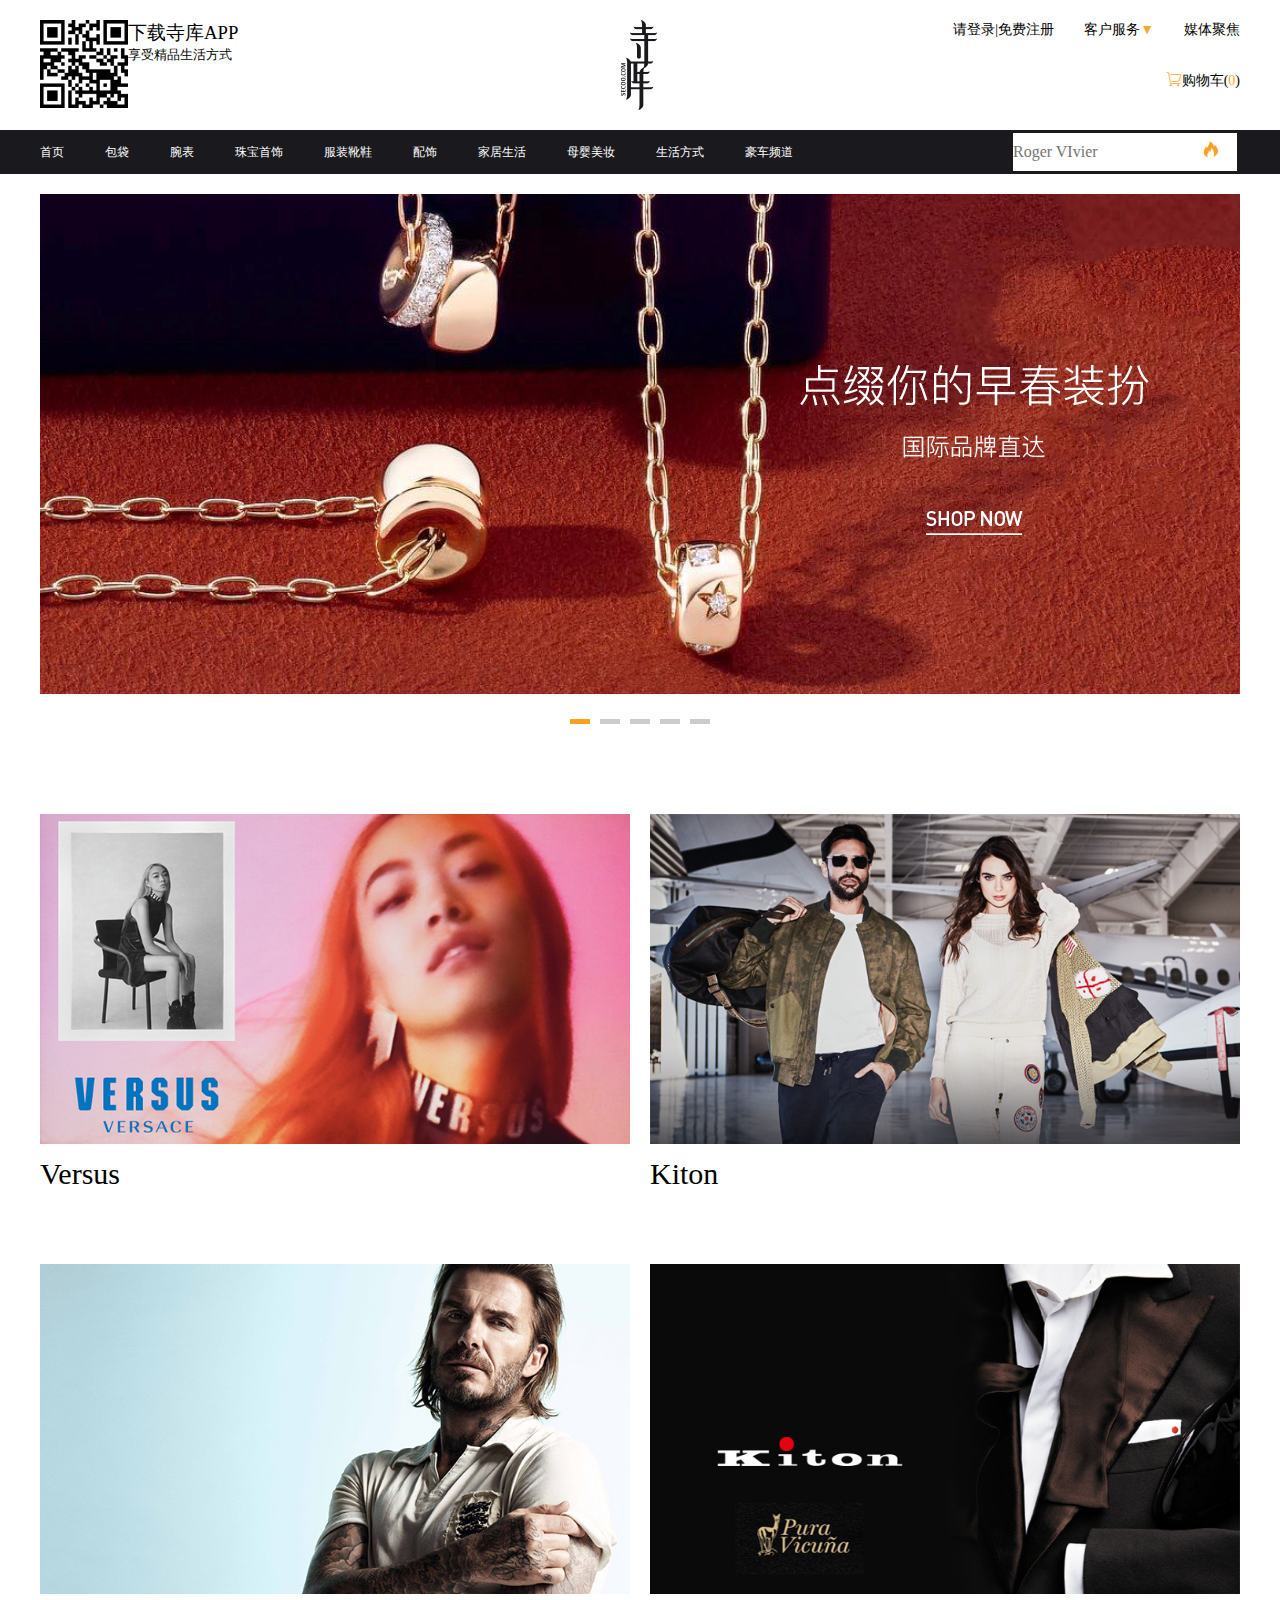
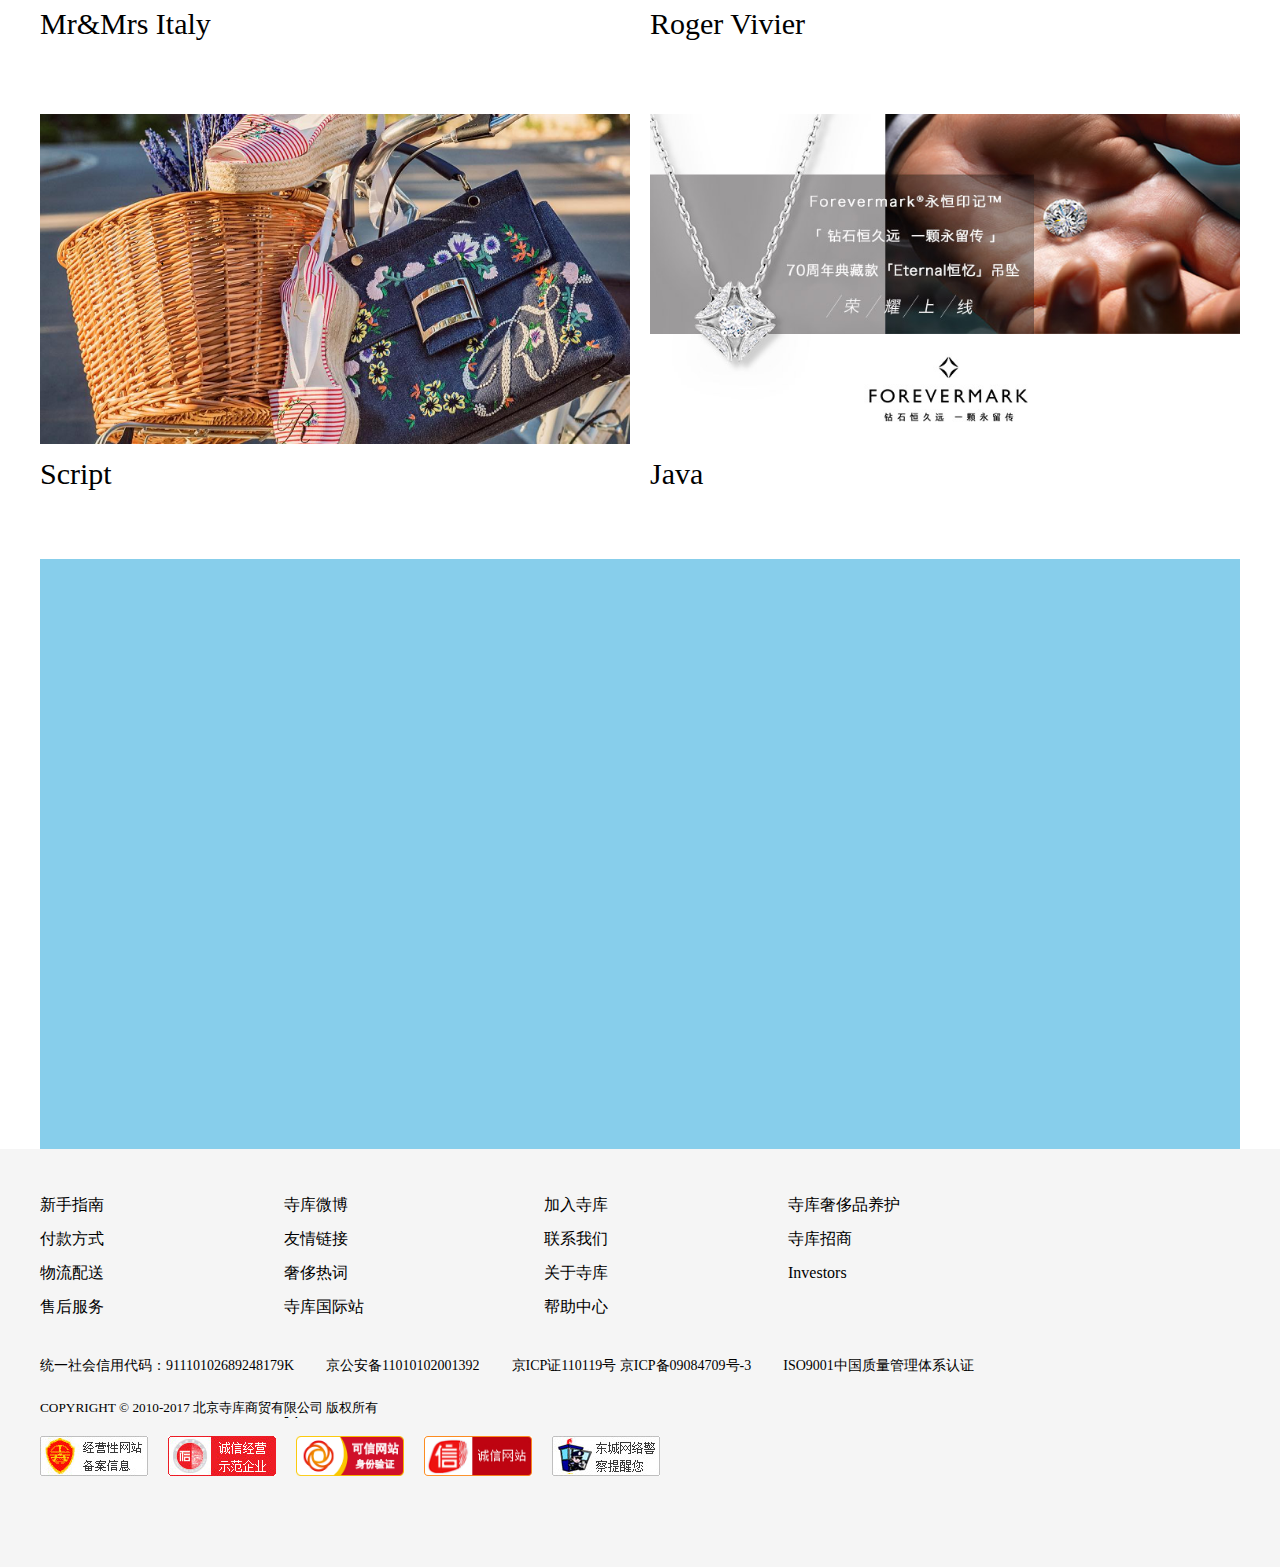
==== src/secooindex.html @ 193289b6 "完成首页轮播图和首页大图" ====
<!DOCTYPE html>
<html lang="en">
<head>
	<meta charset="UTF-8" />
	<title>寺库网</title>
	<link rel="stylesheet" type="text/css" href="css/base.css" />
	<link rel="stylesheet" type="text/css" href="lib/jquery-xcarousel/jquery.xCarousel.css" />
	<link rel="stylesheet" type="text/css" href="css/index.css" />
</head>
<body>
	<div id="secoo">
		<header id="s_header">
			<div class="container">
				<div class="header_l fl">
					<img src="img/header_erweima.jpg" height="88" width="88" alt="" class="fl" />
					<h3>下载寺库APP</h3>
					<h5>享受精品生活方式</h5>
				</div>
				<a href="index.html">
					<img src="img/logo.png" height="90" width="36" alt="" />
				</a>
				<div class="header_r fr">
					<ul>
						<li><a href="html/register.html">请登录|免费注册</a></li>
						<li><a href="">客户服务<i>&#9660</i></a></li>
						<li><a href="">媒体聚焦</a></li>
					</ul>
					<h5><a href=""><i class="icon-gouwuche iconfont"></i>购物车(<i>0</i>)</a></h5>
				</div>
			</div>
		</header>
		<nav id="s_nav">
			<div class="container">
				<ul>
					<li><a href="">首页</a></li>
					<li><a href="">包袋</a></li>
					<li><a href="">腕表</a></li>
					<li><a href="">珠宝首饰</a></li>
					<li><a href="">服装靴鞋</a></li>
					<li><a href="">配饰</a></li>
					<li><a href="">家居生活</a></li>
					<li><a href="">母婴美妆</a></li>
					<li><a href="">生活方式</a></li>
					<li><a href="">豪车频道</a></li>
				</ul>
				<div class="searchinput fr"><input type="text"placeholder="Roger VIvier" /><i class="icon-huo iconfont find"></i></div>
			</div>
		</nav>
		<section id="s_submenu">
			<div class="container">
				<div class="submenu_l"></div>
				<div class="submenu_c"></div>
				<div class="submenu_r"></div>
			</div>
		</section>	
		<article id="s_banner">
			<div class="container">
				<div id="banner_focus">
					
				</div>
			</div>
		</article>
		<main id="s_main">
			<div class="container">
				<div class="main_t">
					<a href="">
						<div><img src="img/mian_t1.jpg" alt="" /></div>
						<p>Versus</p>
					</a>
					<a href="">
						<div><img src="img/mian_t2.jpg" alt="" /></div>
						<p>Kiton</p>
					</a>
					<a href="">
						<div><img src="img/mian_t3.jpg" alt="" /></div>
						<p>Mr&Mrs Italy</p>
					</a>
					<a href="">
						<div><img src="img/mian_t4.jpg" alt="" /></div>
						<p>Roger Vivier</p>
					</a>
					<a href="">
						<div><img src="img/mian_t6.png" alt="" /></div>
						<p>Script</p>
					</a>
					<a href="">
						<div><img src="img/mian_t5.jpg" alt="" /></div>
						<p>Java</p>
					</a>
					
				</div>
				<div class="main_b">
					<div id="main_focus"></div>
				</div>
			</div>	
			
		</main>
		<footer id="s_footer">
			<div class="container">
				<div class="footer_t">
					<dl>
						<dd><a href="#">新手指南</a></dd>
						<dd><a href="#">付款方式</a></dd>
						<dd><a href="#">物流配送</a></dd>
						<dd><a href="#">售后服务</a></dd>
					</dl>
					<dl>
						<dd><a href="#">寺库微博</a></dd>
						<dd><a href="#">友情链接</a></dd>
						<dd><a href="#">奢侈热词</a></dd>
						<dd><a href="#">寺库国际站</a></dd>
					</dl>
					<dl>
						<dd><a href="#">加入寺库</a></dd>
						<dd><a href="#">联系我们</a></dd>
						<dd><a href="#">关于寺库</a></dd>
						<dd><a href="#">帮助中心</a></dd>
					</dl>
					<dl>
						<dd><a href="#">寺库奢侈品养护</a></dd>
						<dd><a href="#">寺库招商</a></dd>
						<dd><a href="#">Investors</a></dd>
						
					</dl>
				</div>
				<div class="footer_b">
					<p>
						<span>统一社会信用代码：91110102689248179K</span>
						<span><a href="">京公安备11010102001392</a></span>
						<span> 京ICP证110119号 京ICP备09084709号-3</span>
						<span>ISO9001中国质量管理体系认证</span>
					</p>
					<h5>COPYRIGHT © 2010-2017 北京寺库商贸有限公司 版权所有</h5>
					<img src="img/foot.png" height="92" width="670" alt="" />
				</div>
			</div>
		</footer>
	</div>
	<script type="text/javascript" src="js/require.js" data-main="js/index.js"></script>
</body>
</html>
---- src/css/base.css ----
@charset "UTF-8";
/*
	支持css写法
	* 注释：
		* 单行
		* 多行
	* 嵌套
	* 变量
		* 全局
		* 局部
		* 多值变量
		* 特殊变量
 */
/*css 初始化 */
html, body, ul, li, ol, dl, dd, dt, p, h1, h2, h3, h4, h5, h6, form, fieldset, legend, img, input {
  margin: 0;
  padding: 0;
  font-family: "微软雅黑","华文细黑";
}

fieldset, img, input, button {
  border: 0 none;
  padding: 0;
  margin: 0;
  outline-style: none;
}

/*去掉input等聚焦时的蓝色边框*/
ul, ol, li {
  list-style: none;
}

/*input { padding-top:0; padding-bottom:0; font-family: "SimSun","宋体";}*/
select, input {
  vertical-align: middle;
}

/*select, input, textarea { font-size:12px; margin:0; }*/
textarea {
  resize: none;
}

/*防止拖动*/
img {
  border: 0;
  vertical-align: middle;
}

/*  去掉图片低测默认的3像素空白缝隙，或者用display：block也可以*/
table {
  border-collapse: collapse;
}

/*添加公共样式*/
/*body {
    font:12px/150% Arial,Verdana,"\5b8b\4f53";
    color:#666;
    background:#fff
}*/
/*.clearfix:before,.clearfix:after {  清楚浮动
    content:"";
    display:table;
}
.clearfix:after{clear:both;}
.clearfix{
    *zoom:1;IE/7/6
}*/
.clearfix:after {
  content: "";
  display: block;
  height: 0;
  clear: both;
  overflow: hidden;
  visibility: hidden;
  zoom: 1;
}

a {
  text-decoration: none;
}

/*color:#666;*/
/*a:hover{color:#C81623;}*/
h1, h2, h3, h4, h5, h6 {
  text-decoration: none;
  font-weight: 300;
  /*font-size:1em*/
}

/*设置h标签的大小，设置跟父亲一样大的字体font-size:100%;*/
s, i, em {
  font-style: normal;
  text-decoration: none;
}

* {
  margin: 0;
  padding: 0;
}

/*公共类*/
.container {
  /*版心 提取 */
  width: 1200px;
  margin: 0 auto;
}

.fl {
  float: left;
}

.fr {
  float: right;
}

.al {
  text-align: left;
}

.ac {
  text-align: center;
}

.ar {
  text-align: right;
}

.hide {
  display: none;
}

.font12 {
  font-size: 12px;
}

.font14 {
  font-size: 14px;
}

.font16 {
  font-size: 16px;
}

@font-face {
  font-family: "iconfont";
  src: url("iconfont/iconfont.eot?t=1521814856051");
  /* IE9*/
  src: url("iconfont/iconfont.eot?t=1521814856051#iefix") format("embedded-opentype"), url("[data-uri]") format("woff"), url("iconfont/iconfont.ttf?t=1521814856051") format("truetype"), url("iconfont/iconfont.svg?t=1521814856051#iconfont") format("svg");
  /* iOS 4.1- */
}

.iconfont {
  font-family: "iconfont" !important;
  font-size: 16px;
  font-style: normal;
  -webkit-font-smoothing: antialiased;
  -moz-osx-font-smoothing: grayscale;
}

.icon-iconfont5:before {
  content: "\e63a";
}

.icon-gouwuche:before {
  content: "\e63f";
}

.icon-erweima:before {
  content: "\e642";
}

.icon-jushoucang:before {
  content: "\e643";
}

.icon-wodedingdan:before {
  content: "\e655";
}

.icon-wodefankui:before {
  content: "\e656";
}

.icon-wodehongbao:before {
  content: "\e657";
}

.icon-wodeyouhuiquan:before {
  content: "\e65a";
}

.icon-zhaoxiangji:before {
  content: "\e663";
}

.icon-lingcunwei:before {
  content: "\e666";
}

.icon-huo:before {
  content: "\e66c";
}

/*最少宽度*/
#secoo {
  min-width: 1200px;
  _width: expression(document.body.clientWidth < 1200 ? "1200px" : "auto");
}

/*公共部分*/
/*
	头部样式

 */
#s_header .container {
  margin-top: 20px;
  margin-bottom: 20px;
}

#s_header .header_l {
  width: 581px;
  height: 110px;
}

#s_header .header_r {
  height: 110px;
  position: relative;
}

#s_header .header_r i {
  color: #F8A72E;
}

#s_header .header_r li {
  float: left;
}

#s_header .header_r li:nth-child(2) {
  padding: 0 30px;
}

#s_header .header_r a {
  font-size: 14px;
  color: #000;
}

#s_header .header_r h5 {
  position: absolute;
  right: 0;
  bottom: 40px;
}

#s_nav {
  background: #1A191E;
  height: 44px;
}

#s_nav li {
  float: left;
}

#s_nav li a {
  color: #fff;
  display: block;
  font-size: 12px;
  height: 44px;
  margin-right: 41px;
  line-height: 44px;
}

#s_nav .searchinput {
  width: 224px;
  height: 38px;
  margin: 3px;
  background: #fff;
}

#s_nav .searchinput input {
  width: 189px;
  height: 38px;
  font-size: 16px;
}

#s_nav .searchinput .find {
  width: 40px;
  height: 38px;
  color: #F8A120;
  font-size: 18px;
}

#s_footer {
  background: #F5F5F5;
}

#s_footer .footer_t {
  height: 134px;
  padding-top: 39px;
}

#s_footer .footer_t dl {
  float: left;
  margin-right: 180px;
}

#s_footer .footer_t dl a {
  color: #000;
  font-size: 16px;
  line-height: 34px;
}

#s_footer .footer_b {
  height: 211px;
  padding-top: 34px;
}

#s_footer .footer_b span {
  margin-right: 28px;
  font-size: 14px;
}

#s_footer .footer_b span a {
  color: #000;
}

#s_footer .footer_b h5 {
  padding-top: 24px;
}
---- src/css/index.css ----
#s_banner .container {
  height: 620px;
  margin-top: 20px;
}

#s_main .main_t {
  height: 1345px;
}

#s_main .main_t a:nth-child(odd) {
  margin-right: 20px;
}

#s_main .main_t a:hover p {
  color: #fc0;
}

#s_main .main_t a:hover img {
  transform: scale(1.1, 1.1);
  transition: all 0.5s;
}

#s_main .main_t a:hover div {
  border-bottom: 5px solid #fc0;
}

#s_main .main_t a {
  display: block;
  width: 590px;
  height: 450px;
  float: left;
}

#s_main .main_t a div {
  width: 590px;
  height: 330px;
  overflow: hidden;
  transition: all 0.5s;
}

#s_main .main_t a div img {
  width: 590px;
  height: 330px;
}

#s_main .main_t a p {
  display: block;
  width: 590px;
  height: 70px;
  font-size: 30px;
  line-height: 60px;
  color: #000;
  transition: all 0.5s;
}

#s_main .main_b {
  height: 590px;
  background: skyblue;
}
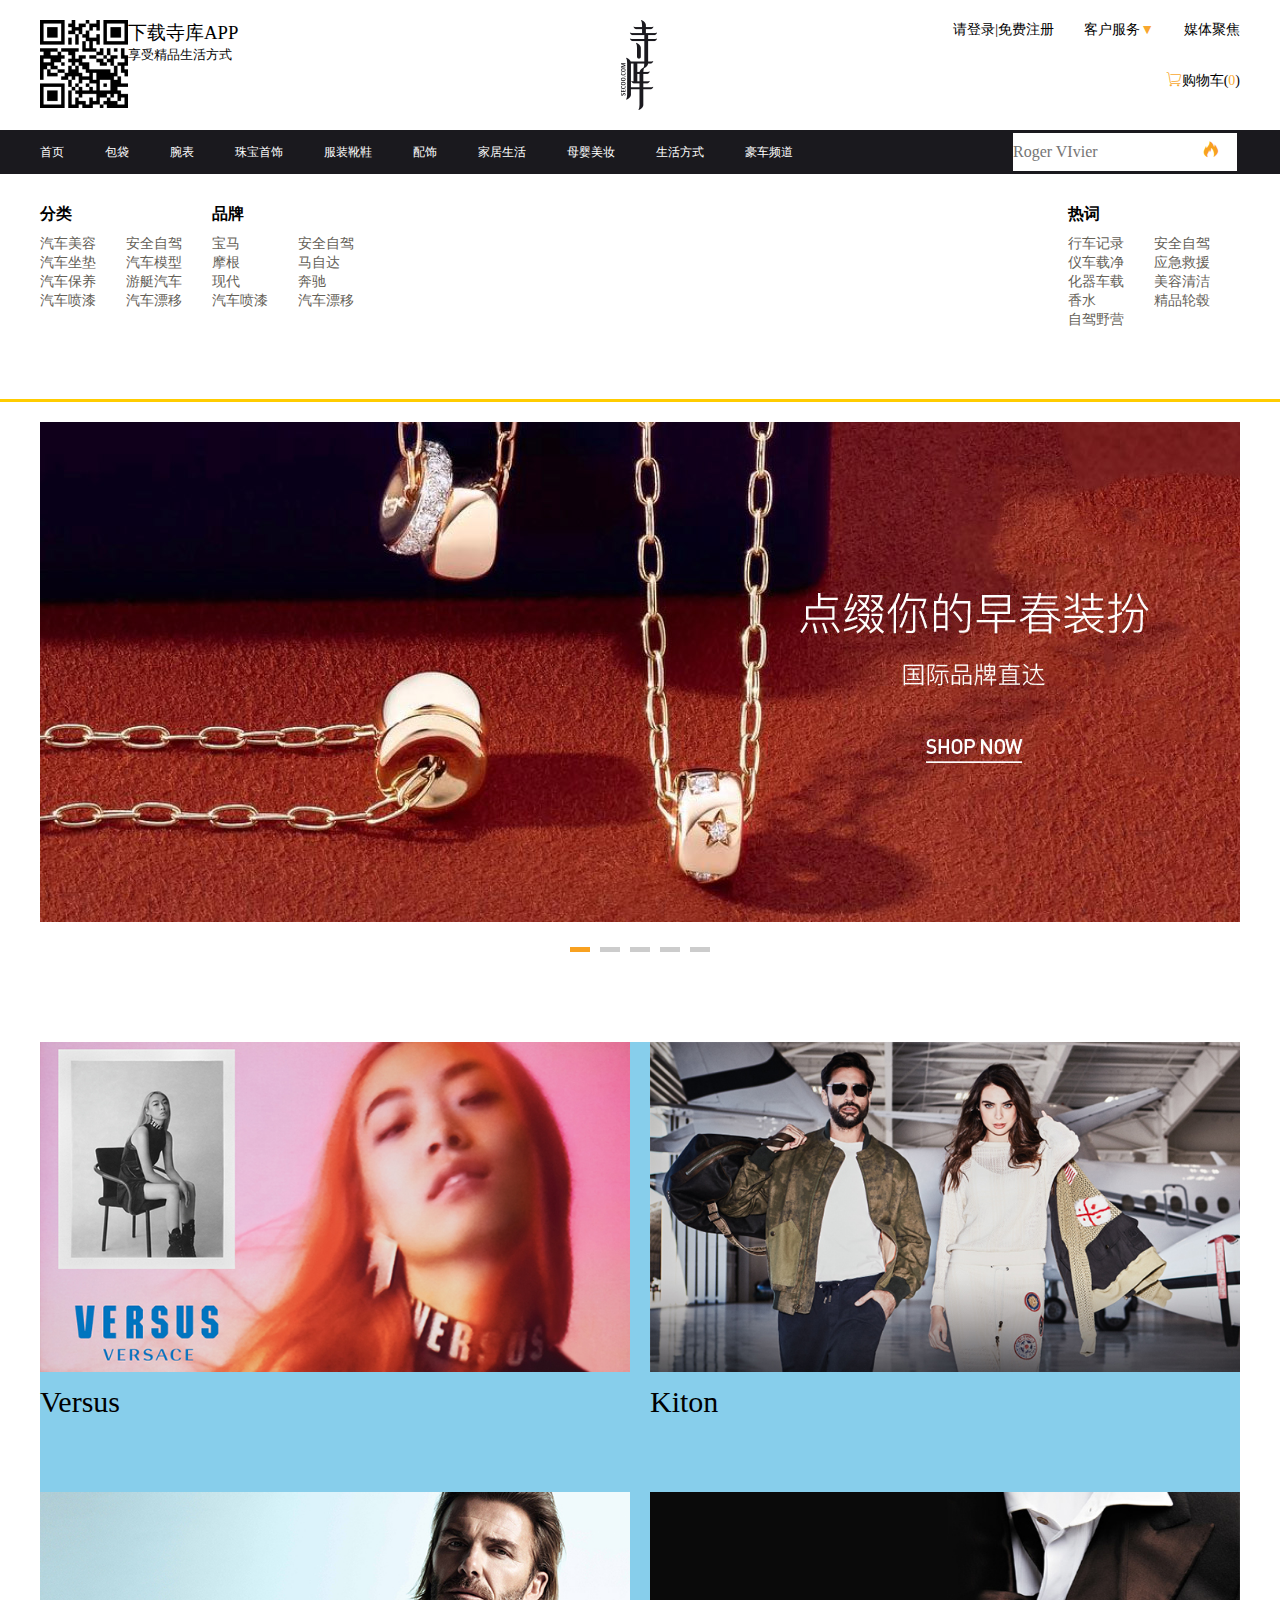
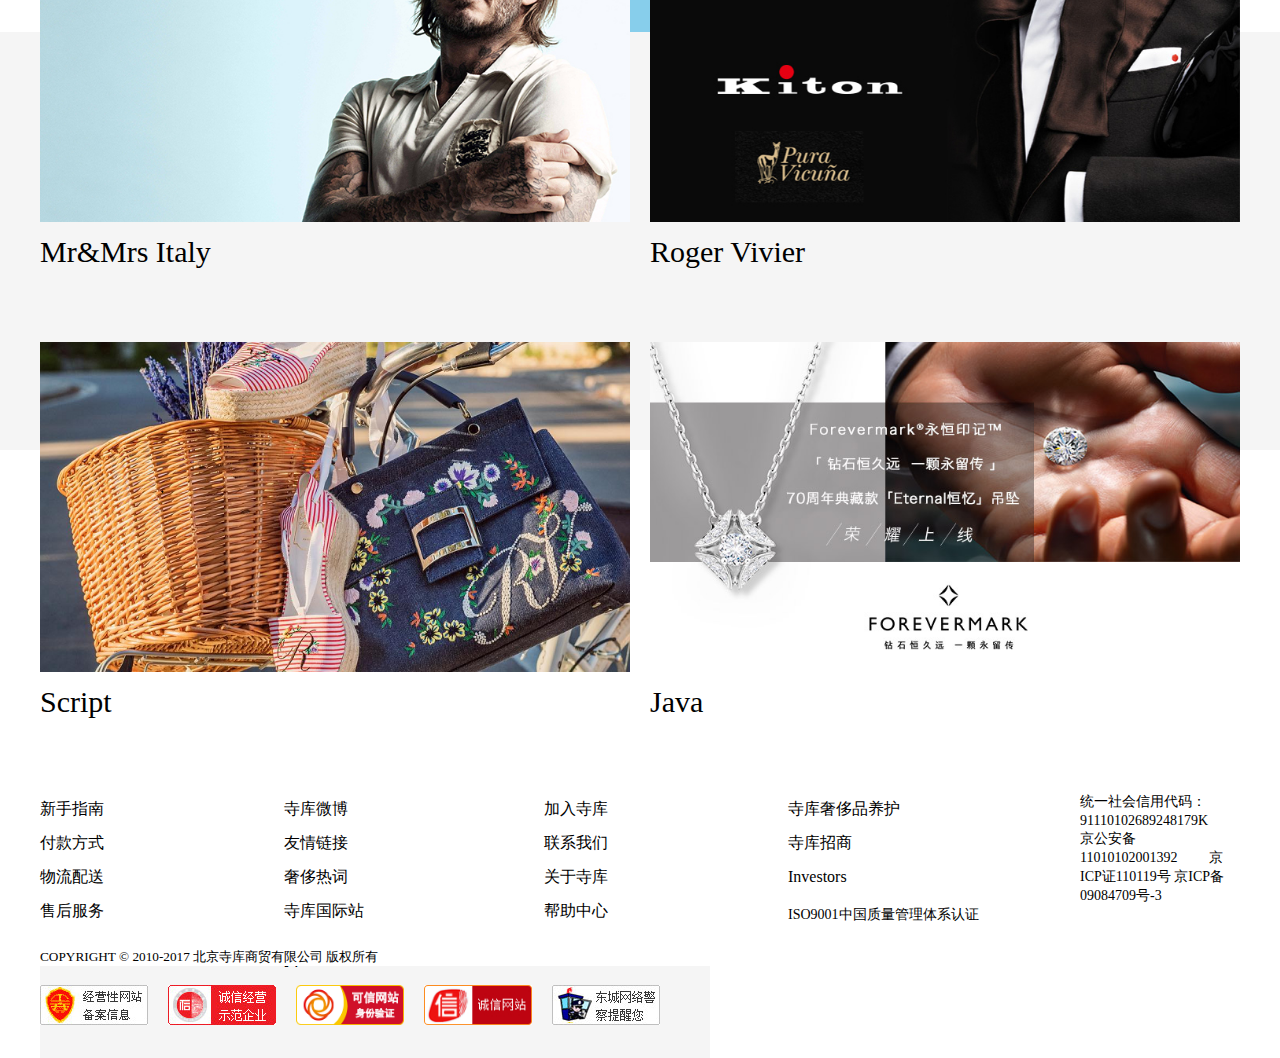
==== commit 14839490: "今天到此为止 ！" ====
--- a/src/secooindex.html
+++ b/src/secooindex.html
@@ -48,9 +48,52 @@
 		</nav>
 		<section id="s_submenu">
 			<div class="container">
-				<div class="submenu_l"></div>
-				<div class="submenu_c"></div>
-				<div class="submenu_r"></div>
+				<div class="submenu_l fl">
+					<h4>分类</h4>
+					<ul>
+						<li><a href="#">汽车美容</a></li>
+						<li><a href="#">汽车坐垫</a></li>
+						<li><a href="#">汽车保养</a></li>
+						<li><a href="#">汽车喷漆</a></li>
+					</ul>
+					<ul>
+						<li><a href="#">安全自驾</a></li>
+						<li><a href="#">汽车模型</a></li>
+						<li><a href="#">游艇汽车</a></li>
+						<li><a href="#">汽车漂移</a></li>
+					</ul>
+				</div>
+				<div class="submenu_c fl">
+					<h4>品牌</h4>
+					<ul>
+						<li><a href="#">宝马</a></li>
+						<li><a href="#">摩根</a></li>
+						<li><a href="#">现代</a></li>
+						<li><a href="#">汽车喷漆</a></li>
+					</ul>
+					<ul>
+						<li><a href="#">安全自驾</a></li>
+						<li><a href="#">马自达</a></li>
+						<li><a href="#">奔驰</a></li>
+						<li><a href="#">汽车漂移</a></li>
+					</ul>
+				</div>
+				<div class="submenu_r fr">
+					<h4>热词</h4>
+					<ul>
+						<li><a href="#">行车记录</a></li>
+						<li><a href="#">仪车载净</a></li>
+						<li><a href="#">化器车载</a></li>
+						<li><a href="#">香水</a></li>
+						<li><a href="#">自驾野营</a></li>
+					</ul>
+					<ul>
+						<li><a href="#">安全自驾</a></li>
+						<li><a href="#">应急救援</a></li>
+						<li><a href="#">美容清洁</a></li>
+						<li><a href="#">精品轮毂</a></li>
+					</ul>
+				</div>
 			</div>
 		</section>	
 		<article id="s_banner">
--- a/src/css/base.css
+++ b/src/css/base.css
@@ -288,6 +288,32 @@
   font-size: 18px;
 }
 
+#s_submenu {
+  border-bottom: 3px solid #fc0;
+  background: #fff;
+  height: 225px;
+}
+
+#s_submenu .container {
+  height: 225px;
+  padding-top: 20px;
+}
+
+#s_submenu .container h4 {
+  font-weight: 600;
+  line-height: 40px;
+}
+
+#s_submenu .container ul {
+  float: left;
+  margin-right: 30px;
+}
+
+#s_submenu .container ul a {
+  font-size: 14px;
+  color: #656158;
+}
+
 #s_footer {
   background: #F5F5F5;
 }
--- a/src/css/index.css
+++ b/src/css/index.css
@@ -3,47 +3,43 @@
   margin-top: 20px;
 }
 
-#s_main .main_t {
-  height: 1345px;
-}
-
-#s_main .main_t a:nth-child(odd) {
+#s_main a:nth-child(odd) {
   margin-right: 20px;
 }
 
-#s_main .main_t a:hover p {
+#s_main a:hover p {
   color: #fc0;
 }
 
-#s_main .main_t a:hover img {
+#s_main a:hover img {
   transform: scale(1.1, 1.1);
   transition: all 0.5s;
 }
 
-#s_main .main_t a:hover div {
+#s_main a:hover div {
   border-bottom: 5px solid #fc0;
 }
 
-#s_main .main_t a {
+#s_main a {
   display: block;
   width: 590px;
   height: 450px;
   float: left;
 }
 
-#s_main .main_t a div {
+#s_main a div {
   width: 590px;
   height: 330px;
   overflow: hidden;
   transition: all 0.5s;
 }
 
-#s_main .main_t a div img {
+#s_main a div img {
   width: 590px;
   height: 330px;
 }
 
-#s_main .main_t a p {
+#s_main a p {
   display: block;
   width: 590px;
   height: 70px;
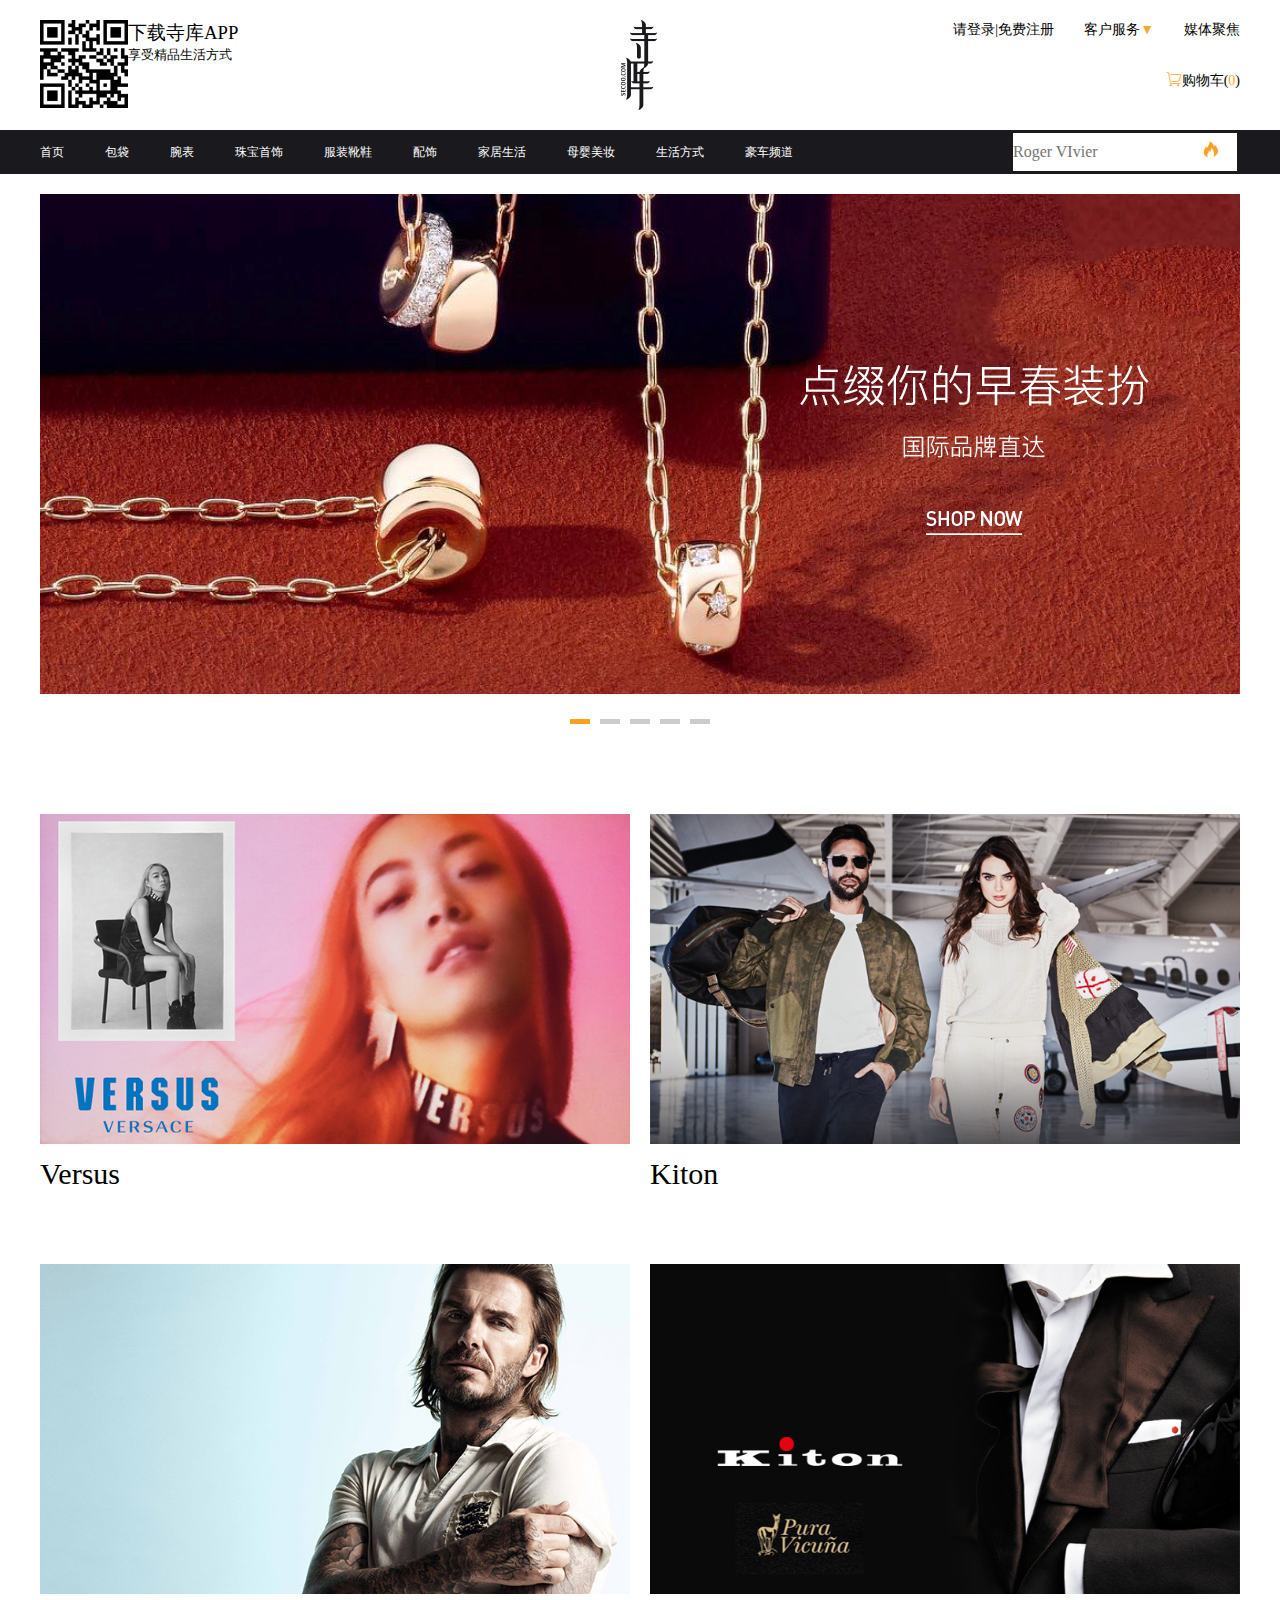
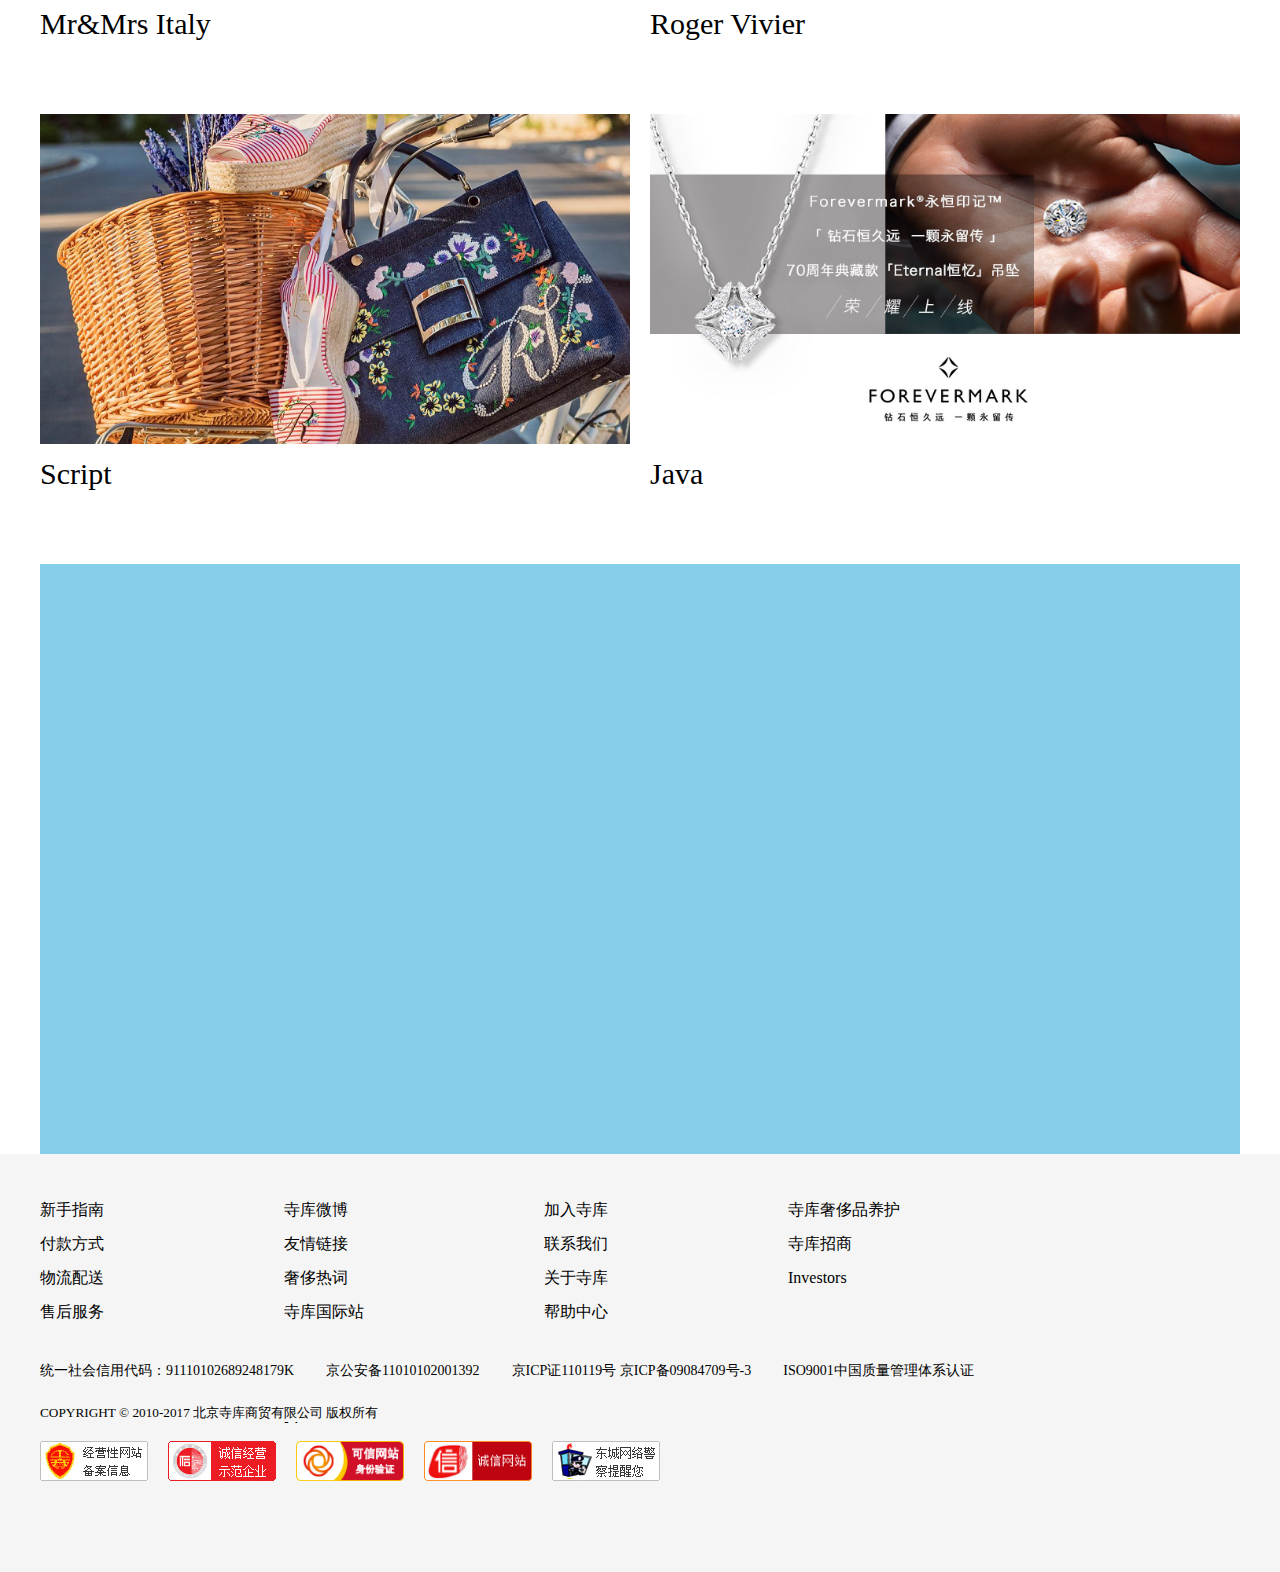
==== commit db3b4cce: "二级导航" ====
--- a/src/secooindex.html
+++ b/src/secooindex.html
@@ -29,25 +29,140 @@
 				</div>
 			</div>
 		</header>
-		<nav id="s_nav">
-			<div class="container">
-				<ul>
-					<li><a href="">首页</a></li>
-					<li><a href="">包袋</a></li>
-					<li><a href="">腕表</a></li>
-					<li><a href="">珠宝首饰</a></li>
-					<li><a href="">服装靴鞋</a></li>
-					<li><a href="">配饰</a></li>
-					<li><a href="">家居生活</a></li>
-					<li><a href="">母婴美妆</a></li>
-					<li><a href="">生活方式</a></li>
-					<li><a href="">豪车频道</a></li>
+		<nav id="s_nav" class="clearfix">
+			<div class="container clearfix">
+				<ul class="clearfix fl">
+					<li >
+						<a href="">首页</a>
+						
+					</li>
+					<li >
+						<a href="" id="bag">包袋</a>
+						<div class="bagshow" style="display:none">
+							<div class="title">
+								<span>分类</span>
+								<span>品牌</span>
+								<span>热词</span>
+							</div>
+							<div class="content">
+								<div class="fl">
+									<a href="#">男士包袋</a>
+									<a href="#">女士包袋</a>
+									<a href="#">钱包</a>
+									<a href="#">手拿包</a>
+								</div>
+								<div class="fl">
+									<a href="#">男士包袋</a>
+									<a href="#">女士包袋</a>
+									<a href="#">钱包</a>
+									<a href="#">手拿包</a>
+								</div>
+								<div class="fl" style="margin-left:243px;">
+									<a href="#">圣罗兰</a>
+									<a href="#">宝格丽</a>
+									<a href="#">蔻驰</a>
+									<a href="#">巴利</a>
+									<a href="#">葆蝶家</a>
+									<a href="#">巴利</a>
+								</div>
+								<div class="fl"style="margin-right:223px;">
+									<a href="#">范思哲</a>
+									<a href="#">杜嘉班纳</a>
+									<a href="#">克洛伊</a>
+									<a href="#">缪缪</a>
+									<a href="#">阿力山大.麦昆</a>
+									<a href="#">瑞贝卡.明可</a>
+									<a href="#">弗安蒂佩玛</a>
+								</div>
+								<div class="fl">
+									<a href="#">杀手包</a>
+									<a href="#">贝壳包</a>
+									<a href="#">饺子包</a>
+									<a href="#">链条包</a>
+									<a href="#">铆钉包</a>
+									<a href="#">托特包</a>
+								</div>
+								<div class="fl">
+									<a href="#">GUCCI酒神</a>
+									<a href="#">Burberry格纹</a>
+									<a href="#">LV老花</a>
+									<a href="#">小怪兽</a>
+									<a href="#">mcm双肩包</a>
+									<a href="#">GUCCI酒神</a>
+								</div>			
+							</div>
+						</div>
+					</li>
+					<li id="car"><a href="">腕表</a></li>
+					<li ><a href="">珠宝首饰</a></li>
+					<li ><a href="">服装靴鞋</a></li>
+					<li ><a href="">配饰</a></li>
+					<li ><a href="">家居生活</a></li>
+					<li ><a href="">母婴美妆</a></li>
+					<li ><a href="">生活方式</a></li>
+					<li ><a href="">豪车频道</a></li>
 				</ul>
 				<div class="searchinput fr"><input type="text"placeholder="Roger VIvier" /><i class="icon-huo iconfont find"></i></div>
 			</div>
 		</nav>
-		<section id="s_submenu">
-			<div class="container">
+		<!-- <section id="s_submenu"  >
+			<div class="container " id="bagshow"style="display:none;">
+				<div class="submenu_l fl">
+					<h4>分类</h4>
+					<ul>
+						<li><a href="#">男士包袋</a></li>
+						<li><a href="#">女士包袋</a></li>
+						<li><a href="#">钱包</a></li>
+						<li><a href="#">手拿包</a></li>
+					</ul>
+					<ul>
+						<li><a href="#">斜挎包</a></li>
+						<li><a href="#">拉杆箱</a></li>
+						<li><a href="#">双肩包</a></li>
+						<li><a href="#">手提包</a></li>
+					</ul>
+				</div>
+				<div class="submenu_c fl ">
+					<h4>品牌</h4>
+					<ul>
+						<li><a href="#">圣罗兰</a></li>
+						<li><a href="#">宝格丽</a></li>
+						<li><a href="#">蔻驰</a></li>
+						<li><a href="#">巴利</a></li>
+						<li><a href="#">葆蝶家</a></li>
+						<li><a href="#">巴利</a></li>
+					</ul>
+					<ul>
+						<li><a href="#">范思哲</a></li>
+						<li><a href="#">杜嘉班纳</a></li>
+						<li><a href="#">克洛伊</a></li>
+						<li><a href="#">缪缪</a></li>
+						<li><a href="#">阿力山大.麦昆</a></li>
+						<li><a href="#">瑞贝卡.明可</a></li>
+						<li><a href="#">弗安蒂佩玛</a></li>
+					</ul>
+				</div>
+				<div class="submenu_r fr">
+					<h4>热词</h4>
+					<ul>
+						<li><a href="#">杀手包</a></li>
+						<li><a href="#">贝壳包</a></li>
+						<li><a href="#">饺子包</a></li>
+						<li><a href="#">链条包</a></li>
+						<li><a href="#">铆钉包</a></li>
+						<li><a href="#">托特包</a></li>
+					</ul>
+					<ul>
+						<li><a href="#">GUCCI酒神</a></li>
+						<li><a href="#">Burberry格纹</a></li>
+						<li><a href="#">LV老花</a></li>
+						<li><a href="#">小怪兽</a></li>
+						<li><a href="#">mcm双肩包</a></li>
+						<li><a href="#">GUCCI酒神</a></li>
+					</ul>
+				</div>
+			</div>			
+			<div class="container"id="carshow" style="display:none;">
 				<div class="submenu_l fl">
 					<h4>分类</h4>
 					<ul>
@@ -63,7 +178,7 @@
 						<li><a href="#">汽车漂移</a></li>
 					</ul>
 				</div>
-				<div class="submenu_c fl">
+				<div class="submenu_c fl ">
 					<h4>品牌</h4>
 					<ul>
 						<li><a href="#">宝马</a></li>
@@ -95,7 +210,7 @@
 					</ul>
 				</div>
 			</div>
-		</section>	
+		</section> -->
 		<article id="s_banner">
 			<div class="container">
 				<div id="banner_focus">
@@ -105,7 +220,7 @@
 		</article>
 		<main id="s_main">
 			<div class="container">
-				<div class="main_t">
+				<div class="main_t clearfix">
 					<a href="">
 						<div><img src="img/mian_t1.jpg" alt="" /></div>
 						<p>Versus</p>
@@ -179,6 +294,8 @@
 			</div>
 		</footer>
 	</div>
+	
 	<script type="text/javascript" src="js/require.js" data-main="js/index.js"></script>
+	
 </body>
 </html>--- a/src/css/base.css
+++ b/src/css/base.css
@@ -255,17 +255,58 @@
   height: 44px;
 }
 
+#s_nav .container {
+  position: relative;
+}
+
+#s_nav li:hover .bagshow {
+  display: block;
+}
+
 #s_nav li {
   float: left;
+}
+
+#s_nav li .bagshow {
+  position: absolute;
+  left: 0;
+  top: 64px;
+  z-index: 10;
+  width: 1200px;
+  background: #fff;
+  border-bottom: 3px solid #fc0;
+  opacity: 0.95;
+}
+
+#s_nav li .bagshow .title span {
+  font-weight: 550;
+  font-size: 16px;
+  line-height: 40px;
+  padding-top: 10px;
+}
+
+#s_nav li .bagshow .title span:nth-child(2) {
+  margin: 0 400px;
+}
+
+#s_nav li .bagshow .content {
+  width: 100%;
+  height: 188px;
+}
+
+#s_nav li .bagshow .content a {
+  font-size: 14px;
+  color: #656158;
+  line-height: 24px;
 }
 
 #s_nav li a {
   color: #fff;
   display: block;
   font-size: 12px;
-  height: 44px;
   margin-right: 41px;
   line-height: 44px;
+  height: 44px;
 }
 
 #s_nav .searchinput {
@@ -288,32 +329,6 @@
   font-size: 18px;
 }
 
-#s_submenu {
-  border-bottom: 3px solid #fc0;
-  background: #fff;
-  height: 225px;
-}
-
-#s_submenu .container {
-  height: 225px;
-  padding-top: 20px;
-}
-
-#s_submenu .container h4 {
-  font-weight: 600;
-  line-height: 40px;
-}
-
-#s_submenu .container ul {
-  float: left;
-  margin-right: 30px;
-}
-
-#s_submenu .container ul a {
-  font-size: 14px;
-  color: #656158;
-}
-
 #s_footer {
   background: #F5F5F5;
 }
--- a/src/css/index.css
+++ b/src/css/index.css
@@ -1,3 +1,7 @@
+#s_banner {
+  z-index: -1;
+}
+
 #s_banner .container {
   height: 620px;
   margin-top: 20px;
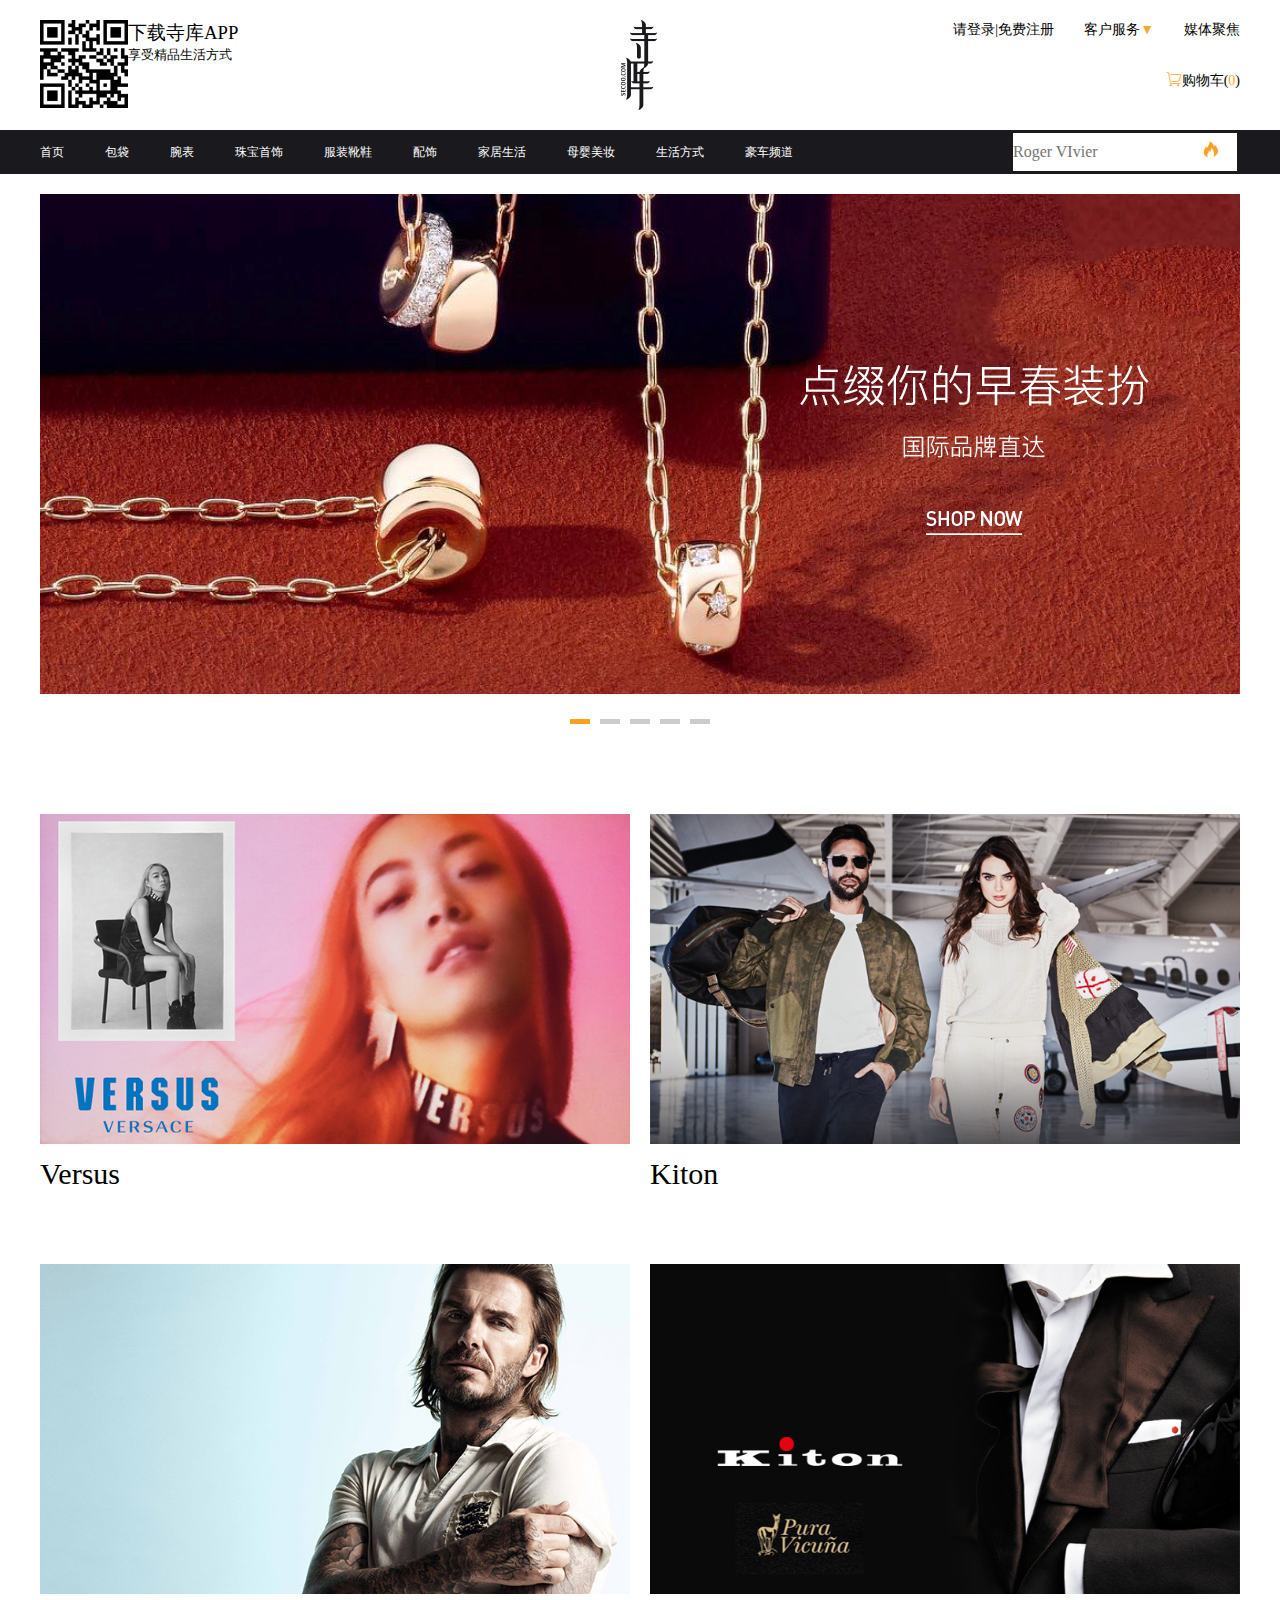
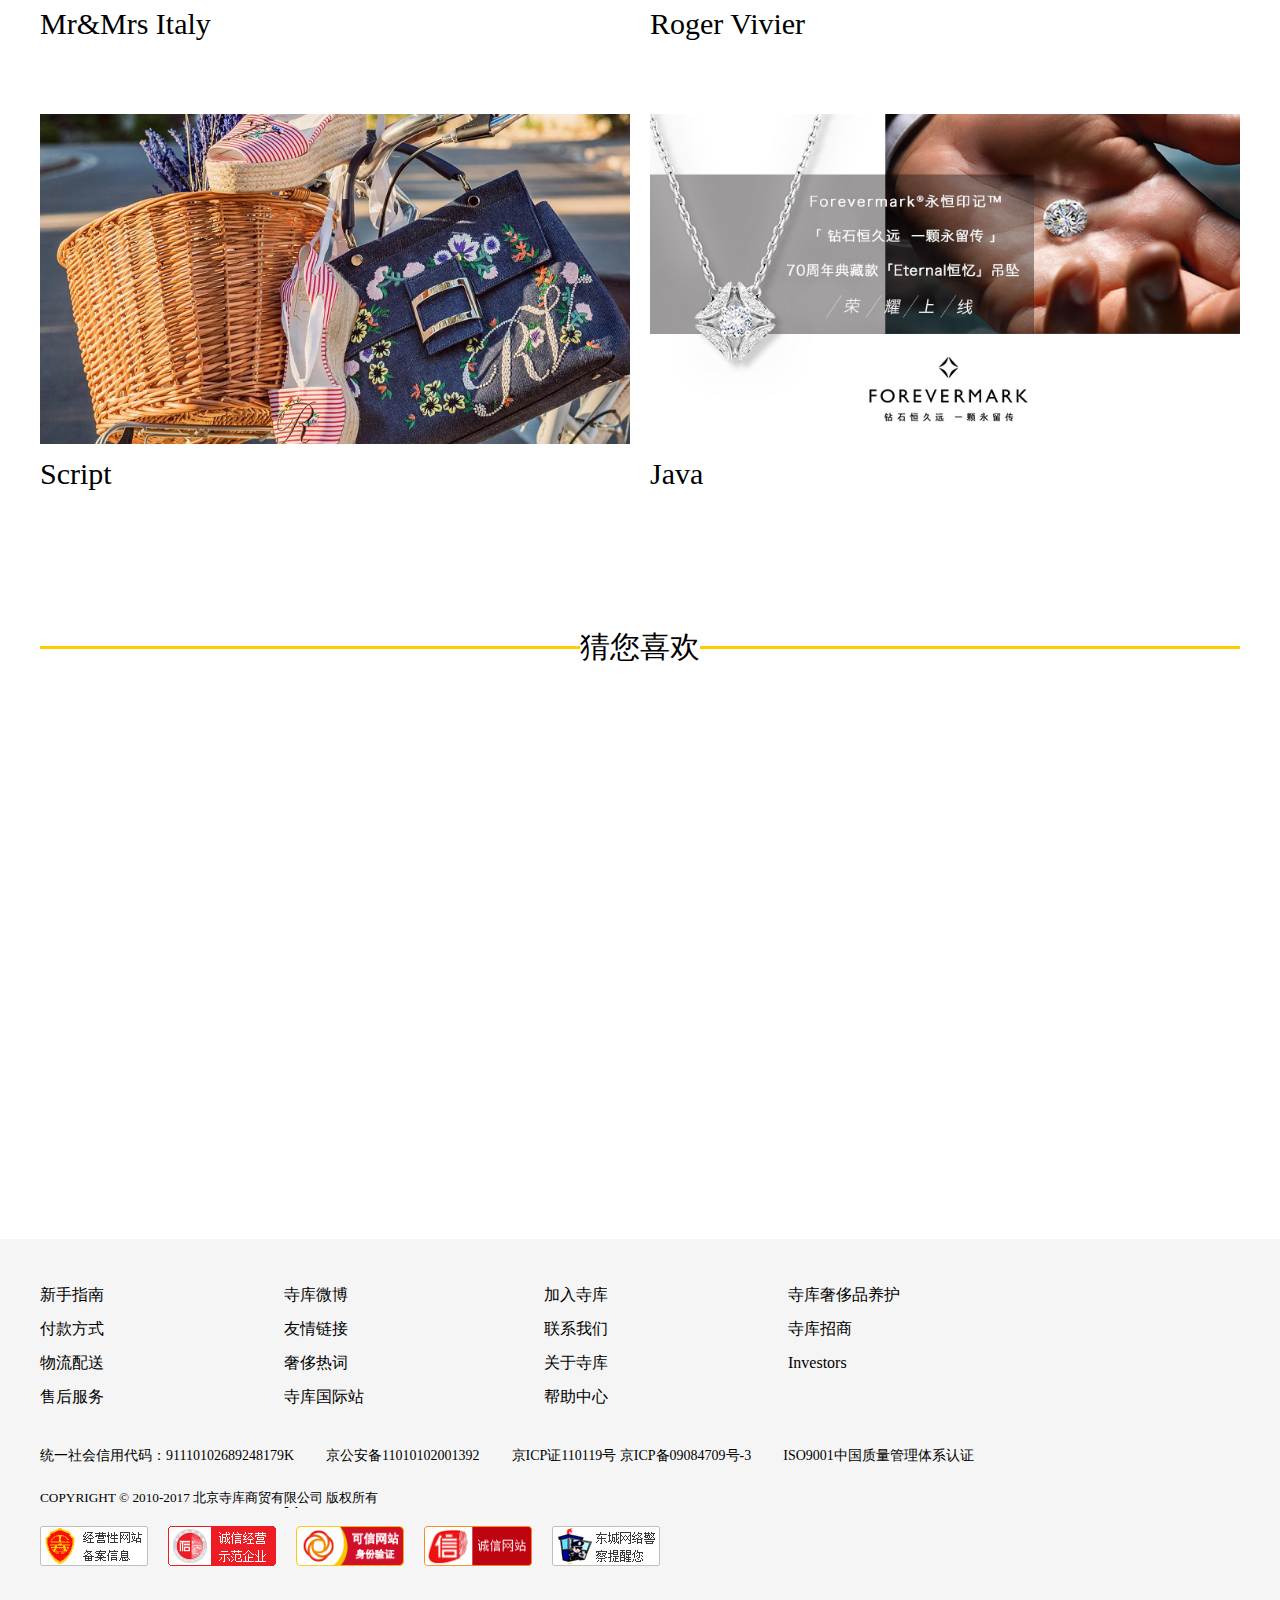
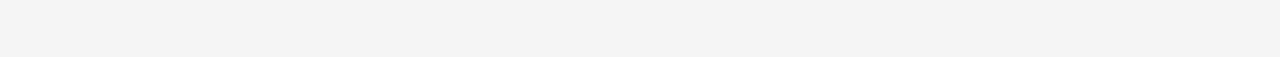
==== commit d8321ee6: "完成数据库以及导入首页main轮播图片" ====
--- a/src/secooindex.html
+++ b/src/secooindex.html
@@ -248,7 +248,10 @@
 					
 				</div>
 				<div class="main_b">
-					<div id="main_focus"></div>
+					<span class="title">猜您喜欢</span>
+					<div id="main_focus">
+						
+					</div>
 				</div>
 			</div>	
 			
--- a/src/css/index.css
+++ b/src/css/index.css
@@ -55,5 +55,17 @@
 
 #s_main .main_b {
   height: 590px;
-  background: skyblue;
+  margin-top: 82px;
+  border-top: 3px solid #fc0;
+  position: relative;
 }
+
+#s_main .main_b .title {
+  position: absolute;
+  left: 50%;
+  margin-left: -60px;
+  top: -22px;
+  font-size: 30px;
+  display: block;
+  background: #fff;
+}
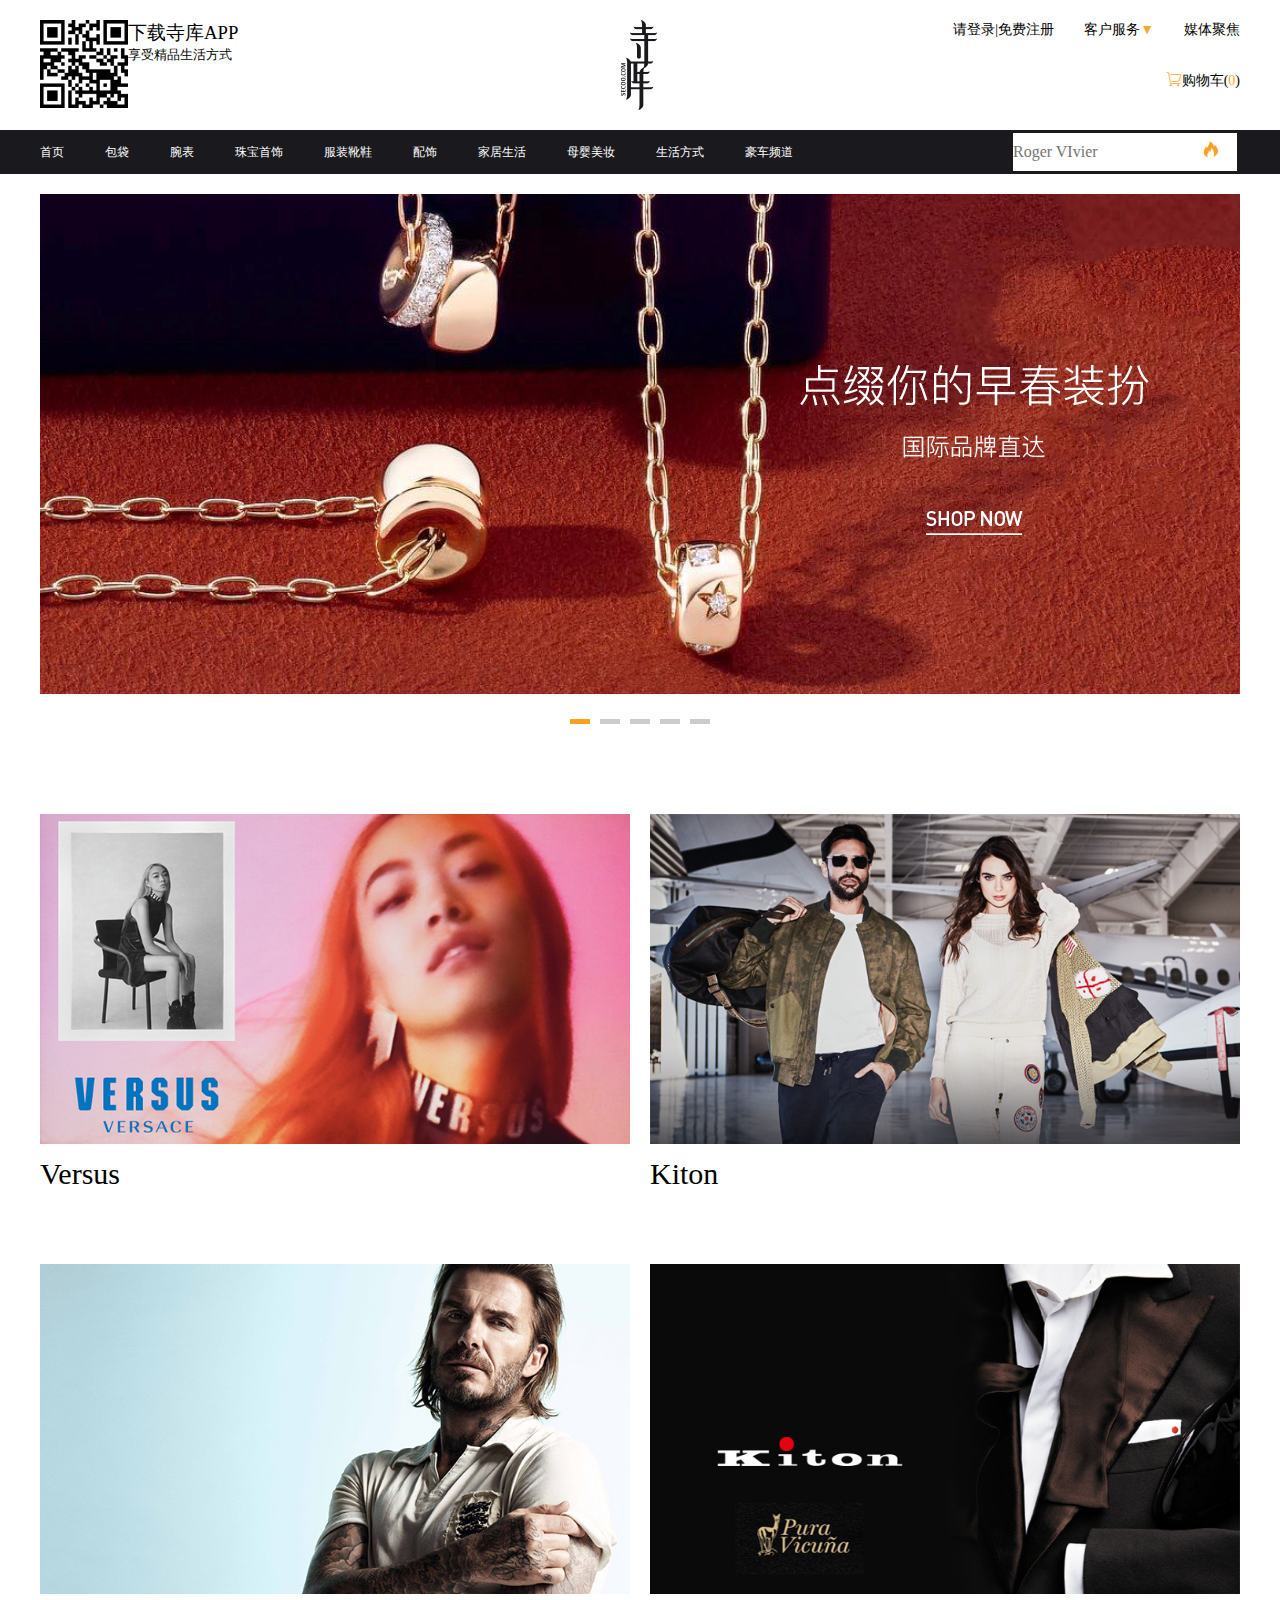
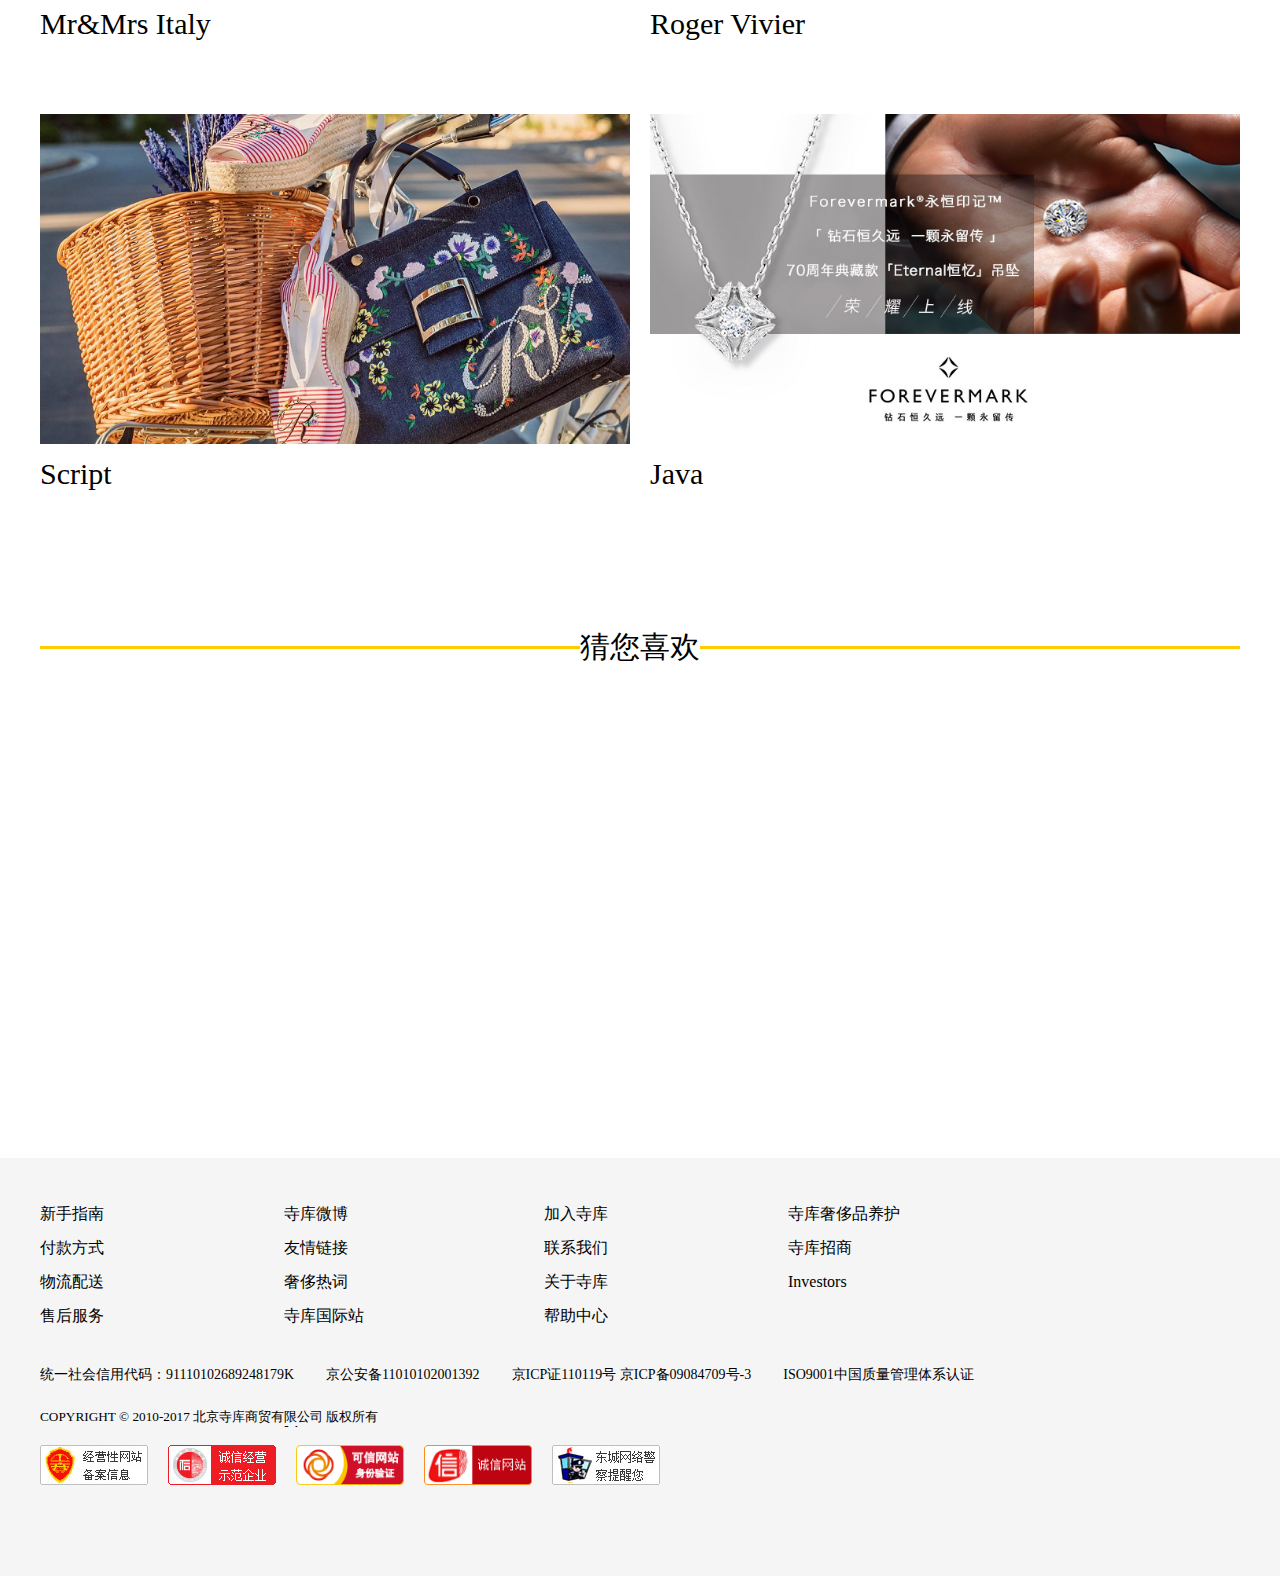
==== commit b59ce0e6: "完成首页main部分的商品轮播（有部分bug）" ====
--- a/src/secooindex.html
+++ b/src/secooindex.html
@@ -249,6 +249,10 @@
 				</div>
 				<div class="main_b">
 					<span class="title">猜您喜欢</span>
+					<div class="turn" style="display:none">
+						<span class="left">&#60</span>
+						<span class="right">&#62</span>
+					</div>
 					<div id="main_focus">
 						
 					</div>
--- a/src/css/index.css
+++ b/src/css/index.css
@@ -7,43 +7,43 @@
   margin-top: 20px;
 }
 
-#s_main a:nth-child(odd) {
+#s_main .main_t a:nth-child(odd) {
   margin-right: 20px;
 }
 
-#s_main a:hover p {
+#s_main .main_t a:hover p {
   color: #fc0;
 }
 
-#s_main a:hover img {
+#s_main .main_t a:hover img {
   transform: scale(1.1, 1.1);
   transition: all 0.5s;
 }
 
-#s_main a:hover div {
+#s_main .main_t a:hover div {
   border-bottom: 5px solid #fc0;
 }
 
-#s_main a {
+#s_main .main_t a {
   display: block;
   width: 590px;
   height: 450px;
   float: left;
 }
 
-#s_main a div {
+#s_main .main_t a div {
   width: 590px;
   height: 330px;
   overflow: hidden;
   transition: all 0.5s;
 }
 
-#s_main a div img {
+#s_main .main_t a div img {
   width: 590px;
   height: 330px;
 }
 
-#s_main a p {
+#s_main .main_t a p {
   display: block;
   width: 590px;
   height: 70px;
@@ -54,10 +54,11 @@
 }
 
 #s_main .main_b {
-  height: 590px;
+  height: 406px;
   margin-top: 82px;
   border-top: 3px solid #fc0;
   position: relative;
+  padding-top: 103px;
 }
 
 #s_main .main_b .title {
@@ -69,3 +70,65 @@
   display: block;
   background: #fff;
 }
+
+#s_main .main_b .left {
+  font-size: 50px;
+  position: absolute;
+  left: -25px;
+  top: 50%;
+  margin-top: -90px;
+}
+
+#s_main .main_b .right {
+  font-size: 50px;
+  position: absolute;
+  right: -25px;
+  top: 50%;
+  margin-top: -90px;
+}
+
+#s_main .main_b #main_focus {
+  position: relative;
+  width: 1200px;
+  height: 300px;
+  overflow: hidden;
+}
+
+#s_main .main_b #main_focus ul {
+  width: 6500px;
+  position: absolute;
+}
+
+#s_main .main_b #main_focus ul a:hover .descirbe {
+  color: #fc0;
+}
+
+#s_main .main_b #main_focus ul a:hover .detail {
+  color: #fc0;
+}
+
+#s_main .main_b #main_focus ul a {
+  float: left;
+  margin-right: 105px;
+  width: 220px;
+}
+
+#s_main .main_b #main_focus ul a li .phtot {
+  width: 220px;
+  height: 220px;
+  overflow: hidden;
+}
+
+#s_main .main_b #main_focus ul a li .descirbe {
+  font-size: 20px;
+  line-height: 28px;
+  color: #000;
+  overflow: hidden;
+  text-overflow: ellipsis;
+  white-space: nowrap;
+}
+
+#s_main .main_b #main_focus ul a li .detail {
+  font-size: 16px;
+  color: #000;
+}
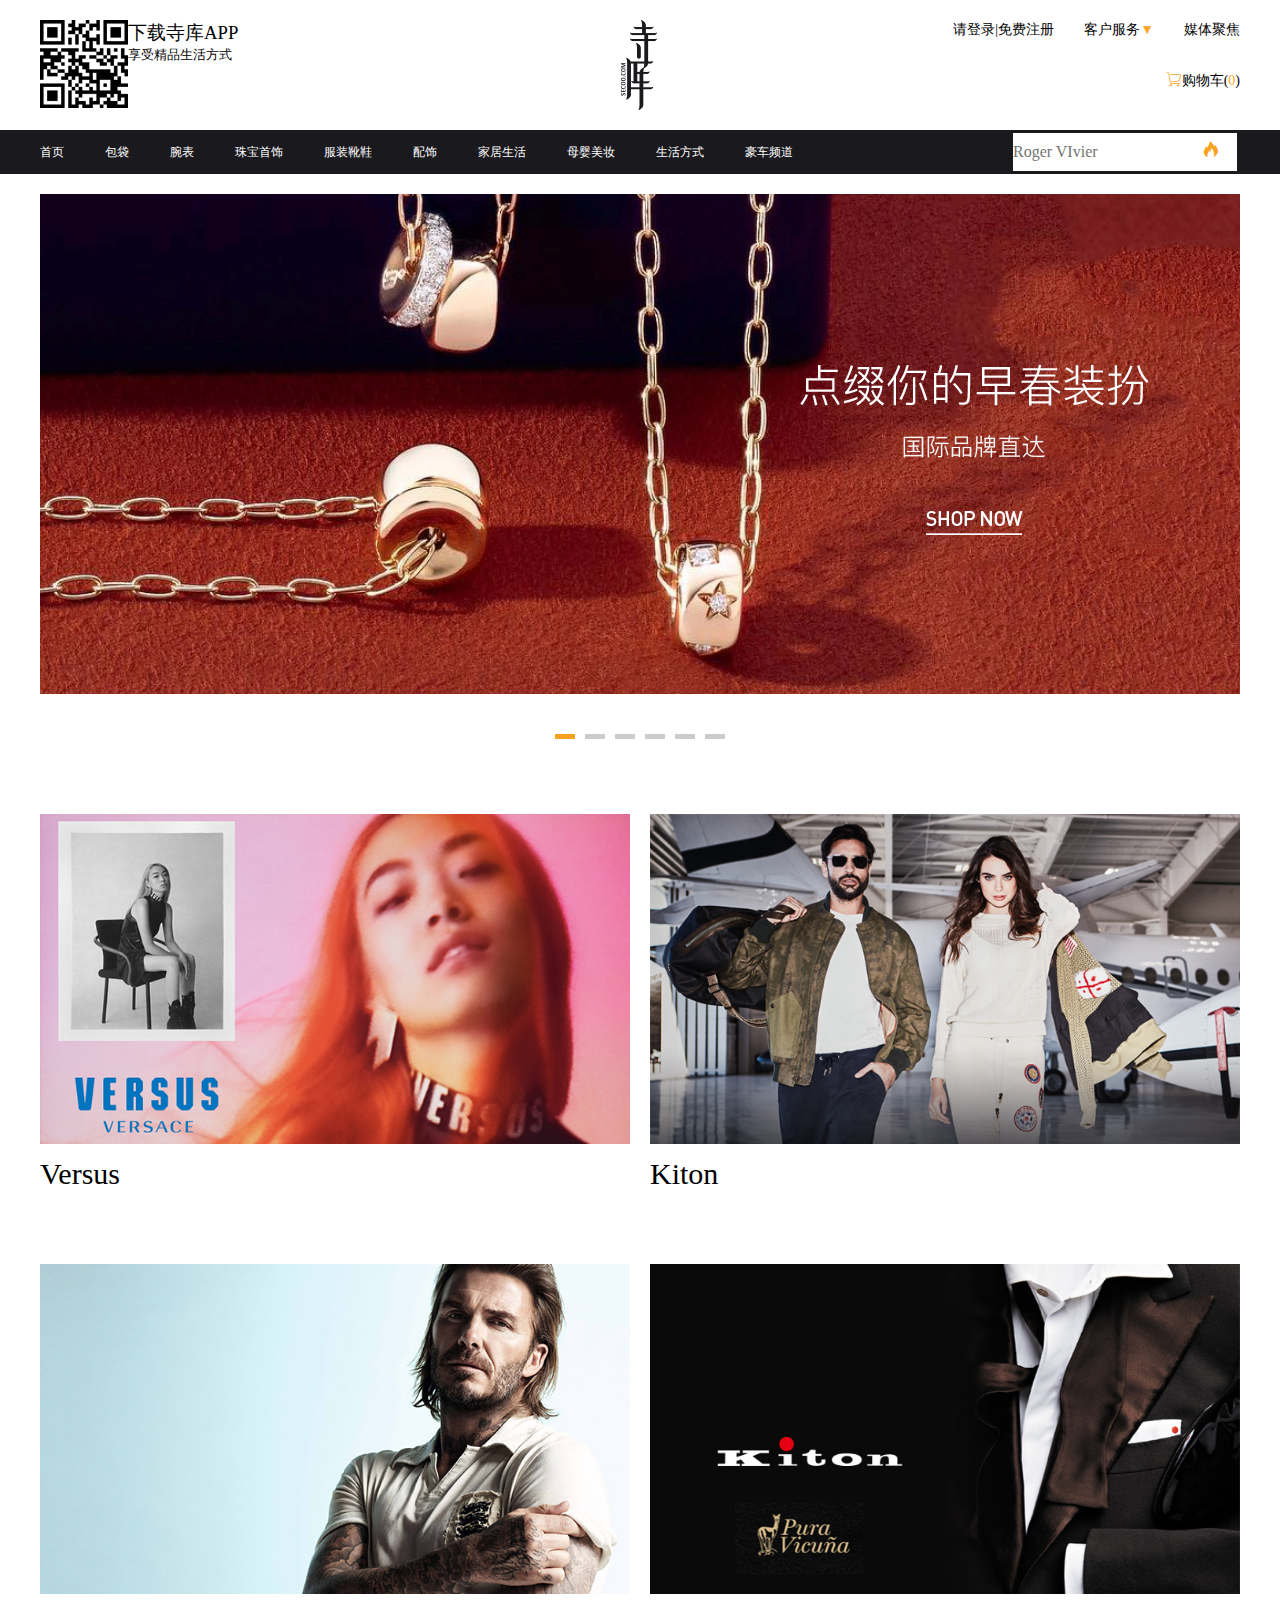
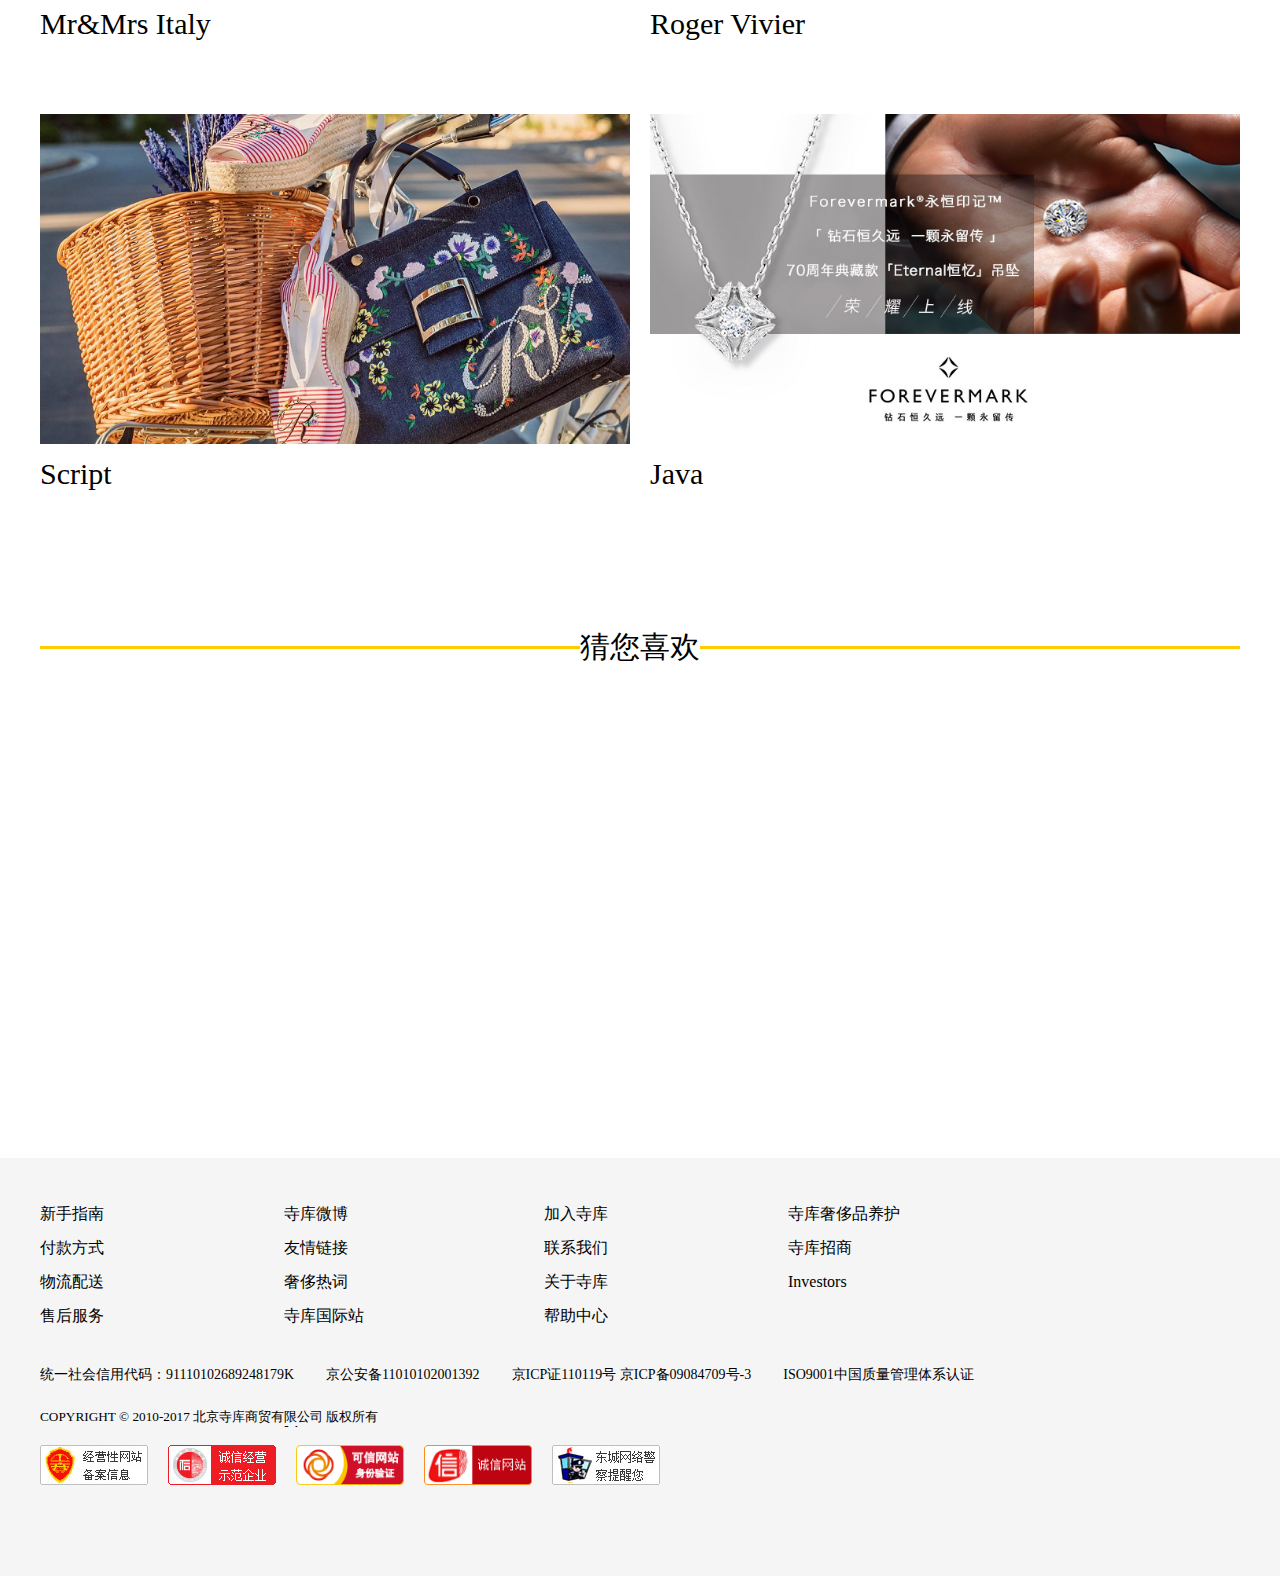
==== commit f4e52058: "完成二级导航动画效果，完善商品轮播效果" ====
--- a/src/secooindex.html
+++ b/src/secooindex.html
@@ -38,7 +38,7 @@
 					</li>
 					<li >
 						<a href="" id="bag">包袋</a>
-						<div class="bagshow" style="display:none">
+						<div class="bagshow show" style="display:none">
 							<div class="title">
 								<span>分类</span>
 								<span>品牌</span>
@@ -65,12 +65,11 @@
 									<a href="#">葆蝶家</a>
 									<a href="#">巴利</a>
 								</div>
-								<div class="fl"style="margin-right:223px;">
+								<div class="fl"style="margin-right:238px;">
 									<a href="#">范思哲</a>
 									<a href="#">杜嘉班纳</a>
 									<a href="#">克洛伊</a>
 									<a href="#">缪缪</a>
-									<a href="#">阿力山大.麦昆</a>
 									<a href="#">瑞贝卡.明可</a>
 									<a href="#">弗安蒂佩玛</a>
 								</div>
@@ -93,14 +92,434 @@
 							</div>
 						</div>
 					</li>
-					<li id="car"><a href="">腕表</a></li>
-					<li ><a href="">珠宝首饰</a></li>
-					<li ><a href="">服装靴鞋</a></li>
-					<li ><a href="">配饰</a></li>
-					<li ><a href="">家居生活</a></li>
-					<li ><a href="">母婴美妆</a></li>
-					<li ><a href="">生活方式</a></li>
-					<li ><a href="">豪车频道</a></li>
+					<li id="car">
+						<a href="">腕表</a>
+						<div class="carshow show" style="display:none">
+							<div class="title">
+								<span>分类</span>
+								<span>品牌</span>
+								<span>热词</span>
+							</div>
+							<div class="content">
+								<div class="fl">
+									<a href="#">汽车美容</a>
+									<a href="#">汽车坐垫</a>
+									<a href="#">汽车保养</a>
+									<a href="#">汽车喷漆</a>
+								</div>
+								<div class="fl">
+									<a href="#">安全自驾</a>
+									<a href="#">汽车模型</a>
+									<a href="#">游艇汽车</a>
+									<a href="#">汽车漂移</a>
+								</div>
+								<div class="fl" style="margin-left:243px;">
+									<a href="#">宝马</a>
+									<a href="#">摩根</a>
+									<a href="#">现代</a>
+									<a href="#">汽车喷漆</a>
+								</div>
+								<div class="fl"style="margin-right:238px;">
+									<a href="#">安全自
+										驾</a>
+									<a href="#">马自达</a>
+									<a href="#">奔驰</a>
+									<a href="#">汽车漂移</a>
+								</div>
+								<div class="fl">
+									<a href="#">行车记录</a>
+									<a href="#">仪车载净</a>
+									<a href="#">化器车载</a>
+									<a href="#">香水</a>
+									<a href="#">自驾野营</a>
+								</div>
+								<div class="fl">
+									<a href="#">安全自驾</a>
+									<a href="#">应急救援</a>
+									<a href="#">美容清洁</a>
+									<a href="#">精品轮毂</a>
+									<a href="#">汽车漂移</a>
+								</div>			
+							</div>
+						</div>				
+					</li>
+					<li >
+						<a href="">珠宝首饰</a>
+						<div class="bagshow show" style="display:none">
+							<div class="title">
+								<span>分类</span>
+								<span>品牌</span>
+								<span>热词</span>
+							</div>
+							<div class="content">
+								<div class="fl">
+									<a href="#">男士包袋</a>
+									<a href="#">女士包袋</a>
+									<a href="#">钱包</a>
+									<a href="#">手拿包</a>
+								</div>
+								<div class="fl">
+									<a href="#">男士包袋</a>
+									<a href="#">女士包袋</a>
+									<a href="#">钱包</a>
+									<a href="#">手拿包</a>
+								</div>
+								<div class="fl" style="margin-left:243px;">
+									<a href="#">圣罗兰</a>
+									<a href="#">宝格丽</a>
+									<a href="#">蔻驰</a>
+									<a href="#">巴利</a>
+									<a href="#">葆蝶家</a>
+									<a href="#">巴利</a>
+								</div>
+								<div class="fl"style="margin-right:238px;">
+									<a href="#">范思哲</a>
+									<a href="#">杜嘉班纳</a>
+									<a href="#">克洛伊</a>
+									<a href="#">缪缪</a>
+									<a href="#">瑞贝卡.明可</a>
+									<a href="#">弗安蒂佩玛</a>
+								</div>
+								<div class="fl">
+									<a href="#">杀手包</a>
+									<a href="#">贝壳包</a>
+									<a href="#">饺子包</a>
+									<a href="#">链条包</a>
+									<a href="#">铆钉包</a>
+									<a href="#">托特包</a>
+								</div>
+								<div class="fl">
+									<a href="#">GUCCI酒神</a>
+									<a href="#">Burberry格纹</a>
+									<a href="#">LV老花</a>
+									<a href="#">小怪兽</a>
+									<a href="#">mcm双肩包</a>
+									<a href="#">GUCCI酒神</a>
+								</div>			
+							</div>
+						</div>
+					</li>
+					<li >
+						<a href="">服装靴鞋</a>
+						<div class="carshow show" style="display:none">
+							<div class="title">
+								<span>分类</span>
+								<span>品牌</span>
+								<span>热词</span>
+							</div>
+							<div class="content">
+								<div class="fl">
+									<a href="#">汽车美容</a>
+									<a href="#">汽车坐垫</a>
+									<a href="#">汽车保养</a>
+									<a href="#">汽车喷漆</a>
+								</div>
+								<div class="fl">
+									<a href="#">安全自驾</a>
+									<a href="#">汽车模型</a>
+									<a href="#">游艇汽车</a>
+									<a href="#">汽车漂移</a>
+								</div>
+								<div class="fl" style="margin-left:243px;">
+									<a href="#">宝马</a>
+									<a href="#">摩根</a>
+									<a href="#">现代</a>
+									<a href="#">汽车喷漆</a>
+								</div>
+								<div class="fl"style="margin-right:238px;">
+									<a href="#">安全自
+										驾</a>
+									<a href="#">马自达</a>
+									<a href="#">奔驰</a>
+									<a href="#">汽车漂移</a>
+								</div>
+								<div class="fl">
+									<a href="#">行车记录</a>
+									<a href="#">仪车载净</a>
+									<a href="#">化器车载</a>
+									<a href="#">香水</a>
+									<a href="#">自驾野营</a>
+								</div>
+								<div class="fl">
+									<a href="#">安全自驾</a>
+									<a href="#">应急救援</a>
+									<a href="#">美容清洁</a>
+									<a href="#">精品轮毂</a>
+									<a href="#">汽车漂移</a>
+								</div>			
+							</div>
+						</div>
+					</li>
+					<li >
+						<a href="">配饰</a>
+						<div class="bagshow show" style="display:none">
+							<div class="title">
+								<span>分类</span>
+								<span>品牌</span>
+								<span>热词</span>
+							</div>
+							<div class="content">
+								<div class="fl">
+									<a href="#">男士包袋</a>
+									<a href="#">女士包袋</a>
+									<a href="#">钱包</a>
+									<a href="#">手拿包</a>
+								</div>
+								<div class="fl">
+									<a href="#">男士包袋</a>
+									<a href="#">女士包袋</a>
+									<a href="#">钱包</a>
+									<a href="#">手拿包</a>
+								</div>
+								<div class="fl" style="margin-left:243px;">
+									<a href="#">圣罗兰</a>
+									<a href="#">宝格丽</a>
+									<a href="#">蔻驰</a>
+									<a href="#">巴利</a>
+									<a href="#">葆蝶家</a>
+									<a href="#">巴利</a>
+								</div>
+								<div class="fl"style="margin-right:238px;">
+									<a href="#">范思哲</a>
+									<a href="#">杜嘉班纳</a>
+									<a href="#">克洛伊</a>
+									<a href="#">缪缪</a>
+									<a href="#">瑞贝卡.明可</a>
+									<a href="#">弗安蒂佩玛</a>
+								</div>
+								<div class="fl">
+									<a href="#">杀手包</a>
+									<a href="#">贝壳包</a>
+									<a href="#">饺子包</a>
+									<a href="#">链条包</a>
+									<a href="#">铆钉包</a>
+									<a href="#">托特包</a>
+								</div>
+								<div class="fl">
+									<a href="#">GUCCI酒神</a>
+									<a href="#">Burberry格纹</a>
+									<a href="#">LV老花</a>
+									<a href="#">小怪兽</a>
+									<a href="#">mcm双肩包</a>
+									<a href="#">GUCCI酒神</a>
+								</div>			
+							</div>
+						</div>
+					</li>
+					<li >
+						<a href="">家居生活</a>
+						<div class="carshow show" style="display:none">
+							<div class="title">
+								<span>分类</span>
+								<span>品牌</span>
+								<span>热词</span>
+							</div>
+							<div class="content">
+								<div class="fl">
+									<a href="#">汽车美容</a>
+									<a href="#">汽车坐垫</a>
+									<a href="#">汽车保养</a>
+									<a href="#">汽车喷漆</a>
+								</div>
+								<div class="fl">
+									<a href="#">安全自驾</a>
+									<a href="#">汽车模型</a>
+									<a href="#">游艇汽车</a>
+									<a href="#">汽车漂移</a>
+								</div>
+								<div class="fl" style="margin-left:243px;">
+									<a href="#">宝马</a>
+									<a href="#">摩根</a>
+									<a href="#">现代</a>
+									<a href="#">汽车喷漆</a>
+								</div>
+								<div class="fl"style="margin-right:238px;">
+									<a href="#">安全自
+										驾</a>
+									<a href="#">马自达</a>
+									<a href="#">奔驰</a>
+									<a href="#">汽车漂移</a>
+								</div>
+								<div class="fl">
+									<a href="#">行车记录</a>
+									<a href="#">仪车载净</a>
+									<a href="#">化器车载</a>
+									<a href="#">香水</a>
+									<a href="#">自驾野营</a>
+								</div>
+								<div class="fl">
+									<a href="#">安全自驾</a>
+									<a href="#">应急救援</a>
+									<a href="#">美容清洁</a>
+									<a href="#">精品轮毂</a>
+									<a href="#">汽车漂移</a>
+								</div>			
+							</div>
+						</div>
+					</li>
+					<li >
+						<a href="">母婴美妆</a>
+						<div class="bagshow show" style="display:none">
+							<div class="title">
+								<span>分类</span>
+								<span>品牌</span>
+								<span>热词</span>
+							</div>
+							<div class="content">
+								<div class="fl">
+									<a href="#">男士包袋</a>
+									<a href="#">女士包袋</a>
+									<a href="#">钱包</a>
+									<a href="#">手拿包</a>
+								</div>
+								<div class="fl">
+									<a href="#">男士包袋</a>
+									<a href="#">女士包袋</a>
+									<a href="#">钱包</a>
+									<a href="#">手拿包</a>
+								</div>
+								<div class="fl" style="margin-left:243px;">
+									<a href="#">圣罗兰</a>
+									<a href="#">宝格丽</a>
+									<a href="#">蔻驰</a>
+									<a href="#">巴利</a>
+									<a href="#">葆蝶家</a>
+									<a href="#">巴利</a>
+								</div>
+								<div class="fl"style="margin-right:238px;">
+									<a href="#">范思哲</a>
+									<a href="#">杜嘉班纳</a>
+									<a href="#">克洛伊</a>
+									<a href="#">缪缪</a>
+									<a href="#">瑞贝卡.明可</a>
+									<a href="#">弗安蒂佩玛</a>
+								</div>
+								<div class="fl">
+									<a href="#">杀手包</a>
+									<a href="#">贝壳包</a>
+									<a href="#">饺子包</a>
+									<a href="#">链条包</a>
+									<a href="#">铆钉包</a>
+									<a href="#">托特包</a>
+								</div>
+								<div class="fl">
+									<a href="#">GUCCI酒神</a>
+									<a href="#">Burberry格纹</a>
+									<a href="#">LV老花</a>
+									<a href="#">小怪兽</a>
+									<a href="#">mcm双肩包</a>
+									<a href="#">GUCCI酒神</a>
+								</div>			
+							</div>
+						</div>
+					</li>
+					<li >
+						<a href="">生活方式</a>
+						<div class="carshow show" style="display:none">
+							<div class="title">
+								<span>分类</span>
+								<span>品牌</span>
+								<span>热词</span>
+							</div>
+							<div class="content">
+								<div class="fl">
+									<a href="#">汽车美容</a>
+									<a href="#">汽车坐垫</a>
+									<a href="#">汽车保养</a>
+									<a href="#">汽车喷漆</a>
+								</div>
+								<div class="fl">
+									<a href="#">安全自驾</a>
+									<a href="#">汽车模型</a>
+									<a href="#">游艇汽车</a>
+									<a href="#">汽车漂移</a>
+								</div>
+								<div class="fl" style="margin-left:243px;">
+									<a href="#">宝马</a>
+									<a href="#">摩根</a>
+									<a href="#">现代</a>
+									<a href="#">汽车喷漆</a>
+								</div>
+								<div class="fl"style="margin-right:238px;">
+									<a href="#">安全自
+										驾</a>
+									<a href="#">马自达</a>
+									<a href="#">奔驰</a>
+									<a href="#">汽车漂移</a>
+								</div>
+								<div class="fl">
+									<a href="#">行车记录</a>
+									<a href="#">仪车载净</a>
+									<a href="#">化器车载</a>
+									<a href="#">香水</a>
+									<a href="#">自驾野营</a>
+								</div>
+								<div class="fl">
+									<a href="#">安全自驾</a>
+									<a href="#">应急救援</a>
+									<a href="#">美容清洁</a>
+									<a href="#">精品轮毂</a>
+									<a href="#">汽车漂移</a>
+								</div>			
+							</div>
+						</div>
+					</li>
+					<li >
+						<a href="">豪车频道</a>
+						<div class="bagshow show" style="display:none">
+							<div class="title">
+								<span>分类</span>
+								<span>品牌</span>
+								<span>热词</span>
+							</div>
+							<div class="content">
+								<div class="fl">
+									<a href="#">男士包袋</a>
+									<a href="#">女士包袋</a>
+									<a href="#">钱包</a>
+									<a href="#">手拿包</a>
+								</div>
+								<div class="fl">
+									<a href="#">男士包袋</a>
+									<a href="#">女士包袋</a>
+									<a href="#">钱包</a>
+									<a href="#">手拿包</a>
+								</div>
+								<div class="fl" style="margin-left:243px;">
+									<a href="#">圣罗兰</a>
+									<a href="#">宝格丽</a>
+									<a href="#">蔻驰</a>
+									<a href="#">巴利</a>
+									<a href="#">葆蝶家</a>
+									<a href="#">巴利</a>
+								</div>
+								<div class="fl"style="margin-right:238px;">
+									<a href="#">范思哲</a>
+									<a href="#">杜嘉班纳</a>
+									<a href="#">克洛伊</a>
+									<a href="#">缪缪</a>
+									<a href="#">瑞贝卡.明可</a>
+									<a href="#">弗安蒂佩玛</a>
+								</div>
+								<div class="fl">
+									<a href="#">杀手包</a>
+									<a href="#">贝壳包</a>
+									<a href="#">饺子包</a>
+									<a href="#">链条包</a>
+									<a href="#">铆钉包</a>
+									<a href="#">托特包</a>
+								</div>
+								<div class="fl">
+									<a href="#">GUCCI酒神</a>
+									<a href="#">Burberry格纹</a>
+									<a href="#">LV老花</a>
+									<a href="#">小怪兽</a>
+									<a href="#">mcm双肩包</a>
+									<a href="#">GUCCI酒神</a>
+								</div>			
+							</div>
+						</div>
+					</li>
 				</ul>
 				<div class="searchinput fr"><input type="text"placeholder="Roger VIvier" /><i class="icon-huo iconfont find"></i></div>
 			</div>
@@ -207,6 +626,7 @@
 						<li><a href="#">应急救援</a></li>
 						<li><a href="#">美容清洁</a></li>
 						<li><a href="#">精品轮毂</a></li>
+						<li><a href="#">汽车漂移</a></li>
 					</ul>
 				</div>
 			</div>
--- a/src/css/base.css
+++ b/src/css/base.css
@@ -267,7 +267,7 @@
   float: left;
 }
 
-#s_nav li .bagshow {
+#s_nav li .show {
   position: absolute;
   left: 0;
   top: 64px;
@@ -276,25 +276,26 @@
   background: #fff;
   border-bottom: 3px solid #fc0;
   opacity: 0.95;
-}
-
-#s_nav li .bagshow .title span {
+  border-top: 3px solid #fc0;
+}
+
+#s_nav li .show .title span {
   font-weight: 550;
   font-size: 16px;
   line-height: 40px;
   padding-top: 10px;
 }
 
-#s_nav li .bagshow .title span:nth-child(2) {
+#s_nav li .show .title span:nth-child(2) {
   margin: 0 400px;
 }
 
-#s_nav li .bagshow .content {
+#s_nav li .show .content {
   width: 100%;
   height: 188px;
 }
 
-#s_nav li .bagshow .content a {
+#s_nav li .show .content a {
   font-size: 14px;
   color: #656158;
   line-height: 24px;
